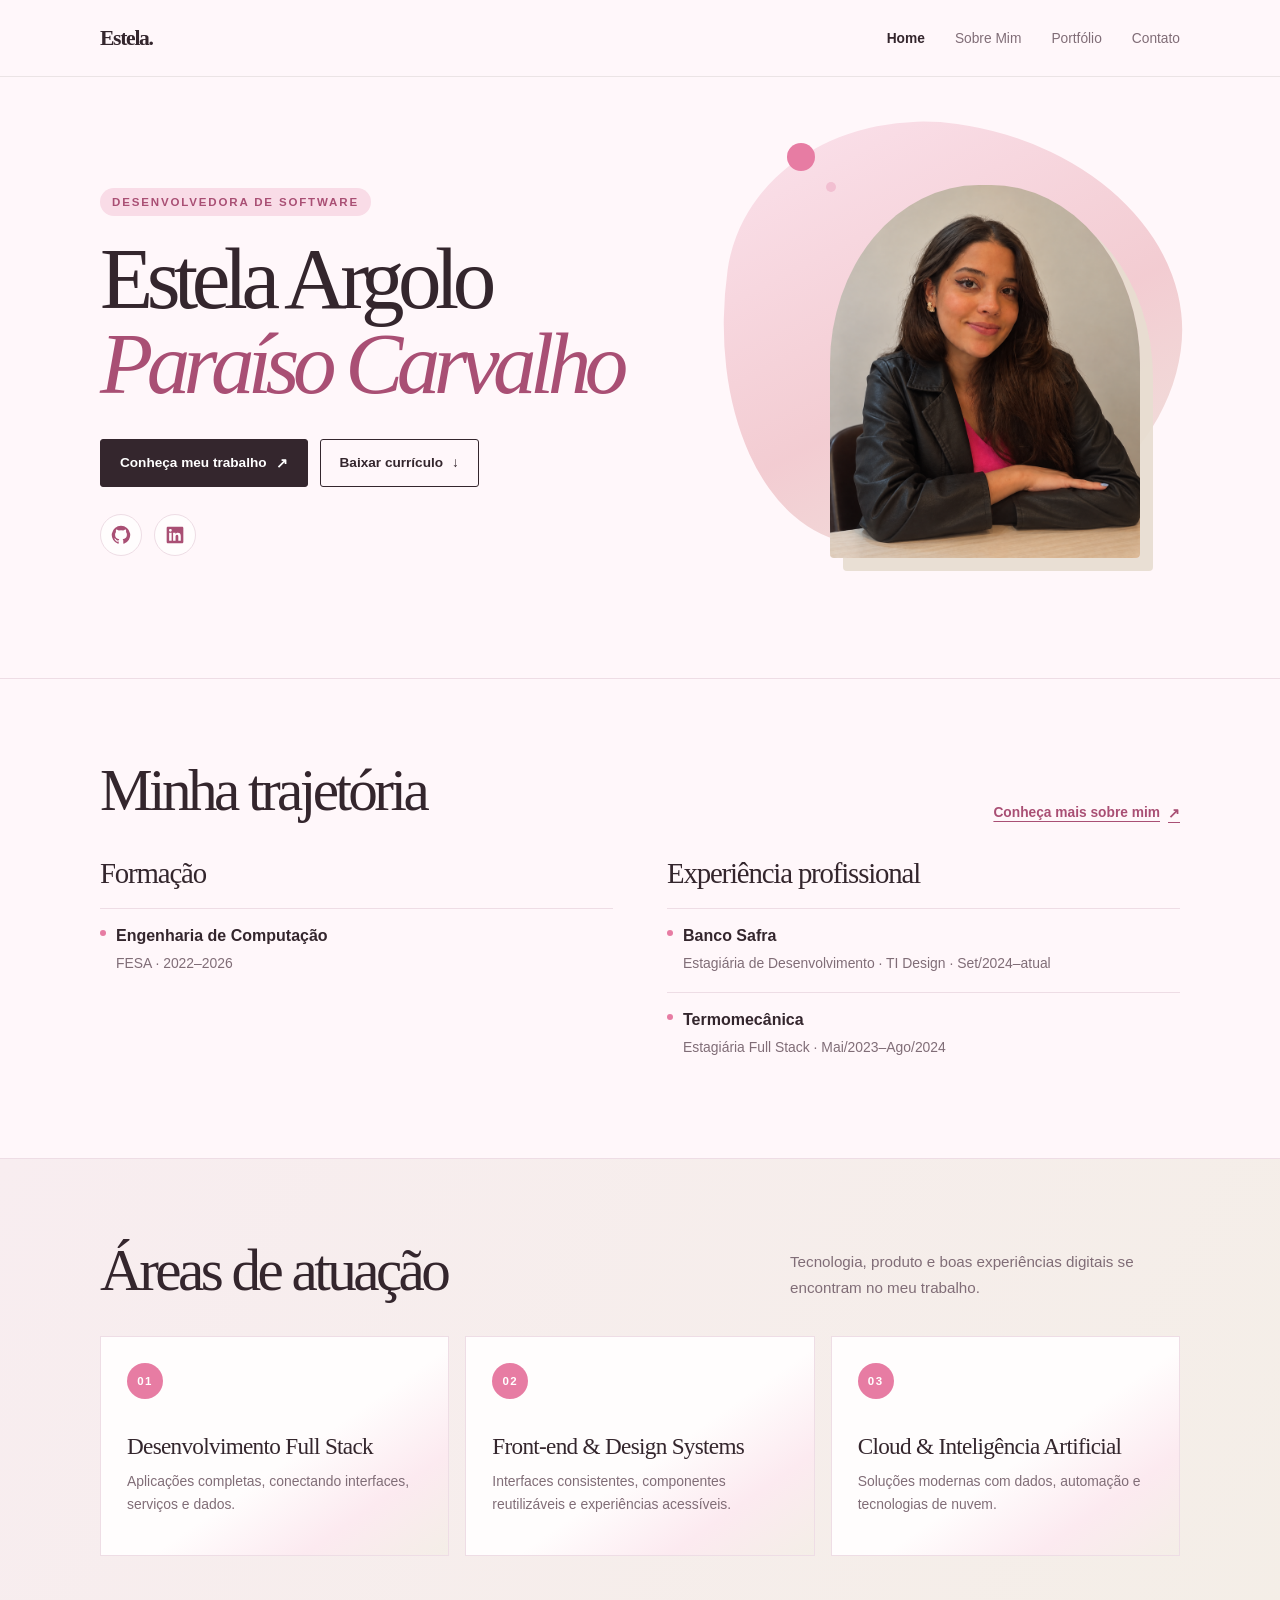
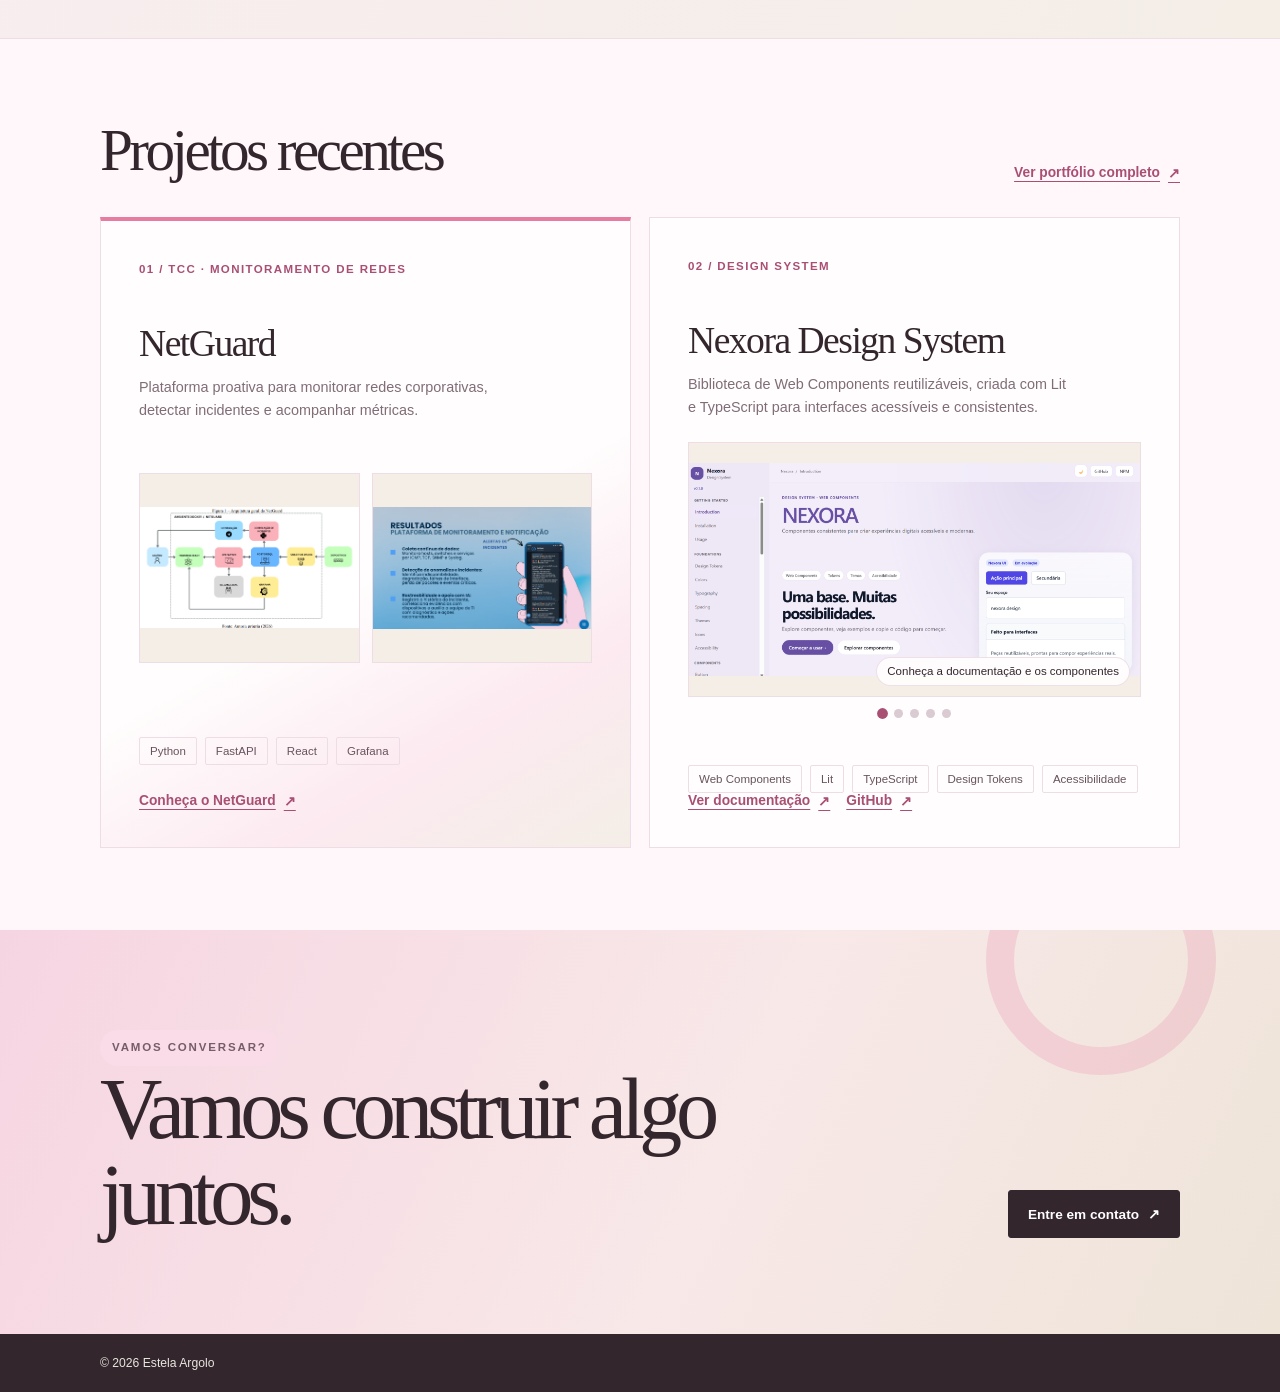
==== index.html @ 89567b33 "Atualiza conteúdo e layout do portfolio" ====
<!DOCTYPE html>
<html lang="pt-BR">
<head>
    <meta charset="UTF-8">
    <meta name="viewport" content="width=device-width, initial-scale=1.0">
    <meta name="theme-color" content="#fff7fa">
    <meta name="description" content="Portfólio de Estela Argolo, desenvolvedora de software.">
    <title>Estela Argolo — Desenvolvedora de Software</title>
    <link rel="stylesheet" href="styles.css">
</head>
<body>
    <a class="skip-link" href="#conteudo">Pular para o conteúdo</a>
    <header class="site-header">
        <nav class="navigation container" aria-label="Navegação principal">
            <a class="brand" href="index.html" aria-label="Estela Argolo, início">Estela.</a>
            <ul class="nav-links">
                <li><a href="index.html" aria-current="page">Home</a></li>
                <li><a href="about.html">Sobre Mim</a></li>
                <li><a href="work.html">Portfólio</a></li>
                <li><a href="contact.html">Contato</a></li>
            </ul>
        </nav>
    </header>

    <main id="conteudo">
        <section class="hero container" aria-labelledby="hero-title">
            <div>
                <p class="eyebrow">Desenvolvedora de software</p>
                <h1 id="hero-title">Estela Argolo<br><span>Paraíso Carvalho</span></h1>
                <div class="hero-actions">
                    <a class="button" href="work.html">Conheça meu trabalho <span aria-hidden="true">↗</span></a>
                    <a class="button button-secondary" href="assets/Curriculo_Estela_Argolo.pdf" download="Curriculo_Estela_Argolo.pdf">Baixar currículo <span aria-hidden="true">↓</span></a>
                </div>
                <div class="social-links" aria-label="Redes sociais">
                    <a href="https://github.com/EstelaAPC" target="_blank" rel="noopener noreferrer" aria-label="GitHub (abre em nova aba)">
                        <svg viewBox="0 0 24 24" aria-hidden="true" focusable="false"><path d="M12 .9a11.1 11.1 0 0 0-3.51 21.63c.55.1.76-.24.76-.53v-2.08c-3.1.67-3.76-1.32-3.76-1.32-.5-1.28-1.24-1.62-1.24-1.62-1.01-.69.08-.68.08-.68 1.12.08 1.71 1.15 1.71 1.15 1 1.71 2.62 1.22 3.26.93.1-.72.39-1.22.71-1.5-2.48-.28-5.09-1.24-5.09-5.52 0-1.22.44-2.21 1.15-2.99-.12-.28-.5-1.42.11-2.95 0 0 .94-.3 3.05 1.14a10.6 10.6 0 0 1 5.55 0c2.11-1.44 3.04-1.14 3.04-1.14.61 1.53.23 2.67.12 2.95.71.78 1.14 1.77 1.14 2.99 0 4.29-2.61 5.23-5.1 5.51.4.35.76 1.02.76 2.06V22c0 .29.2.63.77.52A11.1 11.1 0 0 0 12 .9Z"/></svg>
                    </a>
                    <a href="https://www.linkedin.com/in/estela-argolo-paraiso-carvalho-788097130/" target="_blank" rel="noopener noreferrer" aria-label="LinkedIn (abre em nova aba)">
                        <svg viewBox="0 0 24 24" aria-hidden="true" focusable="false"><path d="M20.45 2H3.55C2.69 2 2 2.68 2 3.52v16.96c0 .84.69 1.52 1.55 1.52h16.9c.86 0 1.55-.68 1.55-1.52V3.52c0-.84-.69-1.52-1.55-1.52ZM7.93 18.9H4.98V9.38h2.95v9.52ZM6.46 8.08a1.71 1.71 0 1 1 0-3.42 1.71 1.71 0 0 1 0 3.42Zm12.46 10.82h-2.95v-4.63c0-1.1-.02-2.51-1.53-2.51-1.53 0-1.76 1.2-1.76 2.43v4.71H9.73V9.38h2.83v1.3h.04c.39-.75 1.36-1.53 2.8-1.53 2.99 0 3.54 1.97 3.54 4.53v5.22Z"/></svg>
                    </a>
                </div>
            </div>
            <figure class="portrait">
                <img src="assets/fotoperfil.png" alt="Estela Argolo, desenvolvedora de software">
            </figure>
        </section>

        <section class="content-section" aria-labelledby="trajectory-title">
            <div class="container">
                <header class="section-heading">
                    <div>
                        <h2 id="trajectory-title">Minha trajetória</h2>
                    </div>
                    <a class="text-link" href="about.html">Conheça mais sobre mim <span aria-hidden="true">↗</span></a>
                </header>
                <div class="trajectory-grid">
                    <section class="trajectory-column" aria-labelledby="formation-title">
                        <h3 id="formation-title">Formação</h3>
                        <article class="timeline-entry">
                            <h4>Engenharia de Computação</h4>
                            <p>FESA · 2022–2026</p>
                        </article>
                    </section>
                    <section class="trajectory-column" aria-labelledby="experience-title">
                        <h3 id="experience-title">Experiência profissional</h3>
                        <article class="timeline-entry">
                            <h4>Banco Safra</h4>
                            <p>Estagiária de Desenvolvimento · TI Design · Set/2024–atual</p>
                        </article>
                        <article class="timeline-entry">
                            <h4>Termomecânica</h4>
                            <p>Estagiária Full Stack · Mai/2023–Ago/2024</p>
                        </article>
                    </section>
                </div>
            </div>
        </section>

        <section class="content-section soft-section" aria-labelledby="services-title">
            <div class="container">
                <header class="section-heading">
                    <div>
                        <h2 id="services-title">Áreas de atuação</h2>
                    </div>
                    <p class="section-intro">Tecnologia, produto e boas experiências digitais se encontram no meu trabalho.</p>
                </header>
                <div class="service-grid">
                    <article class="service-card">
                        <span class="service-number">01</span>
                        <h3>Desenvolvimento Full Stack</h3>
                        <p>Aplicações completas, conectando interfaces, serviços e dados.</p>
                    </article>
                    <article class="service-card">
                        <span class="service-number">02</span>
                        <h3>Front-end &amp; Design Systems</h3>
                        <p>Interfaces consistentes, componentes reutilizáveis e experiências acessíveis.</p>
                    </article>
                    <article class="service-card">
                        <span class="service-number">03</span>
                        <h3>Cloud &amp; Inteligência Artificial</h3>
                        <p>Soluções modernas com dados, automação e tecnologias de nuvem.</p>
                    </article>
                </div>
            </div>
        </section>

        <section class="content-section" aria-labelledby="projects-title">
            <div class="container">
                <header class="section-heading">
                    <div>
                        <h2 id="projects-title">Projetos recentes</h2>
                    </div>
                    <a class="text-link" href="work.html">Ver portfólio completo <span aria-hidden="true">↗</span></a>
                </header>
                <div class="project-grid">
                    <article class="project-card">
                        <div>
                            <span class="project-index">01 / TCC · MONITORAMENTO DE REDES</span>
                            <h3>NetGuard</h3>
                            <p>Plataforma proativa para monitorar redes corporativas, detectar incidentes e acompanhar métricas.</p>
                        </div>
                        <div class="project-home-gallery" aria-label="Imagens do projeto NetGuard">
                            <a href="https://github.com/EstelaAPC/NETGUARD" target="_blank" rel="noopener noreferrer" aria-label="Ver a arquitetura do NetGuard no GitHub (abre em nova aba)">
                                <img src="assets/projects/netguard-architecture.png" alt="Diagrama da arquitetura do NetGuard">
                            </a>
                            <a href="https://github.com/EstelaAPC/NETGUARD" target="_blank" rel="noopener noreferrer" aria-label="Ver os resultados do NetGuard no GitHub (abre em nova aba)">
                                <img src="assets/projects/netguard-results.png" alt="Resultados do monitoramento e notificações do NetGuard">
                            </a>
                        </div>
                        <div class="project-tags" aria-label="Tecnologias do NetGuard">
                            <span>Python</span>
                            <span>FastAPI</span>
                            <span>React</span>
                            <span>Grafana</span>
                        </div>
                        <a class="text-link" href="work.html#netguard">Conheça o NetGuard <span aria-hidden="true">↗</span></a>
                    </article>
                    <article class="project-card">
                        <div>
                            <span class="project-index">02 / DESIGN SYSTEM</span>
                            <h3>Nexora Design System</h3>
                            <p>Biblioteca de Web Components reutilizáveis, criada com Lit e TypeScript para interfaces acessíveis e consistentes.</p>
                        </div>
                        <div class="project-carousel project-home-carousel" data-carousel aria-label="Imagens do Nexora Design System">
                            <div class="carousel-viewport" aria-live="off">
                                <figure class="carousel-slide is-active">
                                    <a href="https://estelaapc.github.io/nexora-design-system-docs/" target="_blank" rel="noopener noreferrer" aria-label="Abrir documentação do Nexora Design System (abre em nova aba)">
                                        <img src="assets/projects/nexora-preview.png" alt="Página inicial da documentação do Nexora com prévia interativa de componentes">
                                    </a>
                                    <figcaption>Conheça a documentação e os componentes</figcaption>
                                </figure>
                                <figure class="carousel-slide" aria-hidden="true" inert>
                                    <a href="https://estelaapc.github.io/nexora-design-system-docs/" target="_blank" rel="noopener noreferrer" tabindex="-1" aria-label="Abrir exemplo de espaçamento do Nexora (abre em nova aba)">
                                        <img src="assets/projects/nexora-spacing.png" alt="Documentação da escala de espaçamento do Nexora">
                                    </a>
                                    <figcaption>Tokens de espaçamento</figcaption>
                                </figure>
                                <figure class="carousel-slide" aria-hidden="true" inert>
                                    <a href="https://estelaapc.github.io/nexora-design-system-docs/" target="_blank" rel="noopener noreferrer" tabindex="-1" aria-label="Abrir catálogo de ícones do Nexora (abre em nova aba)">
                                        <img src="assets/projects/nexora-icons.png" alt="Catálogo de ícones disponíveis no Nexora">
                                    </a>
                                    <figcaption>Ícones disponíveis</figcaption>
                                </figure>
                                <figure class="carousel-slide" aria-hidden="true" inert>
                                    <a href="https://estelaapc.github.io/nexora-design-system-docs/" target="_blank" rel="noopener noreferrer" tabindex="-1" aria-label="Abrir demonstração de botões do Nexora (abre em nova aba)">
                                        <img src="assets/projects/nexora-button.png" alt="Demonstração das variações do componente de botão do Nexora">
                                    </a>
                                    <figcaption>Componente Button</figcaption>
                                </figure>
                                <figure class="carousel-slide" aria-hidden="true" inert>
                                    <a href="https://estelaapc.github.io/nexora-design-system-docs/" target="_blank" rel="noopener noreferrer" tabindex="-1" aria-label="Abrir tokens de espaçamento do Nexora (abre em nova aba)">
                                        <img src="assets/projects/nexora-spacing-tokens.png" alt="Visualização de tokens de espaçamento do Nexora">
                                    </a>
                                    <figcaption>Escala de design tokens</figcaption>
                                </figure>
                            </div>
                            <div class="carousel-controls">
                                <div class="carousel-indicators" role="group" aria-label="Escolher imagem do Nexora">
                                    <button class="carousel-dot is-active" type="button" data-slide-to="0" aria-label="Mostrar imagem 1 de 5" aria-current="true"></button>
                                    <button class="carousel-dot" type="button" data-slide-to="1" aria-label="Mostrar imagem 2 de 5"></button>
                                    <button class="carousel-dot" type="button" data-slide-to="2" aria-label="Mostrar imagem 3 de 5"></button>
                                    <button class="carousel-dot" type="button" data-slide-to="3" aria-label="Mostrar imagem 4 de 5"></button>
                                    <button class="carousel-dot" type="button" data-slide-to="4" aria-label="Mostrar imagem 5 de 5"></button>
                                </div>
                            </div>
                        </div>
                        <div class="project-tags" aria-label="Tecnologias do Nexora Design System">
                            <span>Web Components</span>
                            <span>Lit</span>
                            <span>TypeScript</span>
                            <span>Design Tokens</span>
                            <span>Acessibilidade</span>
                        </div>
                        <div class="project-home-actions">
                            <a class="text-link" href="https://estelaapc.github.io/nexora-design-system-docs/" target="_blank" rel="noopener noreferrer">Ver documentação <span aria-hidden="true">↗</span></a>
                            <a class="text-link" href="https://github.com/EstelaAPC/nexora-design-system" target="_blank" rel="noopener noreferrer">GitHub <span aria-hidden="true">↗</span></a>
                        </div>
                    </article>
                </div>
            </div>
        </section>

        <section class="contact-section" aria-labelledby="contact-title">
            <div class="container contact-layout">
                <div>
                    <p class="section-kicker">Vamos conversar?</p>
                    <h2 id="contact-title">Vamos construir algo juntos.</h2>
                </div>
                <a class="button" href="contact.html">Entre em contato <span aria-hidden="true">↗</span></a>
            </div>
        </section>
    </main>

    <footer class="site-footer">
        <div class="container footer-inner">
            <p>© 2026 Estela Argolo</p>
        </div>
    </footer>
    <script src="carousel.js" defer></script>
</body>
</html>
---- styles.css ----
:root {
            color-scheme: light;
            --paper: #fff7fa;
            --surface: #fffdfd;
            --ink: #34262d;
            --muted: #806d77;
            --line: #eedde5;
            --accent: #f2b9ce;
            --accent-strong: #e77ca3;
            --accent-dark: #a94f74;
            --sand: #e8ded1;
            --sand-light: #f4eee7;
            --serif: Georgia, "Times New Roman", serif;
            --sans: "Segoe UI", Arial, sans-serif;
            --content: 1080px;
        }

        *, *::before, *::after {
            box-sizing: border-box;
        }

        html {
            scroll-behavior: smooth;
            scroll-padding-top: 90px;
        }

        body {
            margin: 0;
            background: var(--paper);
            color: var(--ink);
            font-family: var(--sans);
            -webkit-font-smoothing: antialiased;
        }

        a {
            color: inherit;
        }

        a:focus-visible {
            outline: 3px solid var(--accent-dark);
            outline-offset: 4px;
        }

        .skip-link {
            position: absolute;
            top: 12px;
            left: 12px;
            z-index: 5;
            transform: translateY(-160%);
            padding: 10px 14px;
            background: var(--ink);
            color: white;
        }

        .skip-link:focus {
            transform: translateY(0);
        }

        .container {
            width: min(var(--content), calc(100% - 64px));
            margin-inline: auto;
        }

        .site-header {
            position: sticky;
            top: 0;
            z-index: 4;
            border-bottom: 1px solid rgb(32 34 31 / 9%);
            background: rgb(255 247 250 / 92%);
            backdrop-filter: blur(14px);
        }

        .navigation {
            min-height: 76px;
            display: flex;
            align-items: center;
            justify-content: space-between;
            gap: 24px;
        }

        .brand {
            text-decoration: none;
            font-family: var(--serif);
            font-size: 1.35rem;
            font-weight: 700;
            letter-spacing: -0.06em;
        }

        .nav-links {
            display: flex;
            align-items: center;
            gap: clamp(14px, 2.4vw, 30px);
            margin: 0;
            padding: 0;
            list-style: none;
        }

        .nav-links a {
            color: var(--muted);
            font-size: 0.86rem;
            text-decoration: none;
            transition: color 160ms ease;
        }

        .nav-links a:hover {
            color: var(--ink);
        }

        .nav-links a[aria-current="page"] {
            color: var(--ink);
            font-weight: 700;
        }

        .content-section {
            position: relative;
            padding-block: 82px;
            border-top: 1px solid var(--line);
        }

        .soft-section {
            background: linear-gradient(120deg, #f8edf0, var(--sand-light));
        }

        .section-heading {
            display: flex;
            align-items: end;
            justify-content: space-between;
            gap: 24px;
            margin-bottom: 36px;
        }

        .section-heading h2 {
            margin: 0;
            font-family: var(--serif);
            font-size: clamp(2.35rem, 5vw, 3.7rem);
            font-weight: 400;
            letter-spacing: -0.06em;
            line-height: 1;
        }

        .section-kicker,
        .eyebrow {
            width: fit-content;
            padding: 8px 12px;
            border-radius: 999px;
            background: #f9dce7;
        }

        .text-link {
            display: inline-flex;
            align-items: center;
            gap: 8px;
            color: var(--accent-dark);
            font-size: 0.86rem;
            font-weight: 650;
            text-decoration-thickness: 1px;
            text-underline-offset: 4px;
        }

        .button-disabled {
            border-color: var(--line);
            background: transparent;
            color: var(--muted);
            cursor: not-allowed;
        }

        .trajectory-grid {
            display: grid;
            grid-template-columns: repeat(2, minmax(0, 1fr));
            gap: 54px;
        }

        .trajectory-column > h3 {
            margin: 0 0 18px;
            font-family: var(--serif);
            font-size: 1.8rem;
            font-weight: 400;
            letter-spacing: -0.04em;
        }

        .timeline-entry {
            position: relative;
            padding: 18px 0;
            padding-left: 16px;
            border-top: 1px solid var(--line);
        }

        .timeline-entry::before {
            position: absolute;
            top: 21px;
            left: 0;
            width: 6px;
            height: 6px;
            border-radius: 50%;
            background: var(--accent-strong);
            content: "";
        }

        .timeline-entry h4 {
            margin: 0 0 7px;
            font-size: 1rem;
            font-weight: 650;
        }

        .timeline-entry p {
            margin: 0;
            color: var(--muted);
            font-size: 0.87rem;
            line-height: 1.6;
        }

        .service-grid {
            display: grid;
            grid-template-columns: repeat(3, minmax(0, 1fr));
            gap: 16px;
        }

        .service-card {
            position: relative;
            min-height: 220px;
            padding: 26px;
            border: 1px solid var(--line);
            background: linear-gradient(145deg, #fffdfd 55%, #fceaf0 78%, var(--sand-light));
            transition: transform 180ms ease, border-color 180ms ease;
        }

        .service-card:hover {
            transform: translateY(-4px);
            border-color: var(--accent-strong);
        }

        .service-number {
            width: 36px;
            height: 36px;
            display: inline-grid;
            place-items: center;
            border-radius: 50%;
            background: var(--accent-strong);
            color: white;
            font-size: 0.72rem;
            font-weight: 700;
            letter-spacing: 0.12em;
        }

        .service-card h3 {
            margin: 34px 0 10px;
            font-family: var(--serif);
            font-size: 1.45rem;
            font-weight: 400;
            letter-spacing: -0.03em;
        }

        .service-card p {
            margin: 0;
            color: var(--muted);
            font-size: 0.87rem;
            line-height: 1.65;
        }

        .page-main {
            min-height: calc(100vh - 145px);
            padding-block: 88px 100px;
        }

        .page-heading {
            margin-bottom: 42px;
        }

        .page-heading h1 {
            margin: 0;
            font-family: var(--serif);
            font-size: clamp(3rem, 7vw, 5.5rem);
            font-weight: 400;
            letter-spacing: -0.07em;
            line-height: 1;
        }

        .page-heading .section-intro {
            margin-top: 18px;
        }

        .hero {
            position: relative;
            isolation: isolate;
            min-height: 590px;
            display: grid;
            grid-template-columns: minmax(0, 1.3fr) minmax(230px, 0.7fr);
            align-items: center;
            gap: 64px;
            padding-block: 92px 104px;
        }

        .hero::before,
        .hero::after {
            position: absolute;
            z-index: -1;
            pointer-events: none;
            content: "";
        }

        .hero::before {
            top: 48px;
            right: 0;
            width: clamp(260px, 38vw, 460px);
            height: clamp(280px, 39vw, 430px);
            border-radius: 45% 55% 65% 35% / 41% 45% 55% 59%;
            background: linear-gradient(145deg, #f8d4e1 8%, #edb8bf 55%, var(--sand) 100%);
            opacity: 0.68;
            transform: rotate(8deg);
        }

        .hero::after {
            top: 66px;
            right: min(31vw, 365px);
            width: 28px;
            height: 28px;
            border-radius: 50%;
            background: var(--accent-strong);
            box-shadow: 30px 30px 0 -9px #f2bfd1;
        }

        .eyebrow, .section-kicker {
            margin: 0 0 20px;
            color: var(--accent-dark);
            font-size: 0.72rem;
            font-weight: 700;
            letter-spacing: 0.16em;
            text-transform: uppercase;
        }

        .hero h1 {
            max-width: 700px;
            margin: 0;
            font-family: var(--serif);
            font-size: clamp(3.1rem, 6.8vw, 5.7rem);
            font-weight: 400;
            letter-spacing: -0.075em;
            line-height: 0.98;
        }

        .hero h1 span {
            color: var(--accent-dark);
            font-style: italic;
        }

        .hero-actions {
            display: flex;
            flex-wrap: wrap;
            gap: 12px;
            margin-top: 32px;
        }

        .button {
            min-height: 48px;
            display: inline-flex;
            align-items: center;
            justify-content: center;
            gap: 9px;
            padding: 0 19px;
            border: 1px solid var(--ink);
            border-radius: 3px;
            background: var(--ink);
            color: white;
            font-size: 0.85rem;
            font-weight: 650;
            text-decoration: none;
            transition: transform 160ms ease, background 160ms ease;
        }

        .button:hover {
            transform: translateY(-2px);
            background: #383b35;
        }

        .button-secondary {
            background: transparent;
            color: var(--ink);
        }

        .button-secondary:hover {
            background: white;
        }

        .social-links {
            display: flex;
            flex-wrap: wrap;
            align-items: center;
            gap: 12px;
            margin-top: 27px;
        }

        .social-links a {
            width: 42px;
            height: 42px;
            display: inline-grid;
            place-items: center;
            border: 1px solid var(--line);
            border-radius: 50%;
            background: var(--surface);
            color: var(--accent-dark);
            transition: color 160ms ease, background 160ms ease, transform 160ms ease;
        }

        .social-links a:hover {
            transform: translateY(-2px);
            background: var(--accent-dark);
            color: white;
        }

        .social-links svg {
            width: 20px;
            height: 20px;
            fill: currentColor;
        }

        .portrait {
            width: min(100%, 310px);
            aspect-ratio: 0.83;
            overflow: hidden;
            border-radius: 48% 48% 4px 4px;
            box-shadow: 13px 13px 0 rgb(232 222 209 / 92%);
            justify-self: end;
        }

        .portrait img {
            width: 100%;
            height: 100%;
            display: block;
            object-fit: cover;
            object-position: center 35%;
        }

        .section-intro {
            max-width: 390px;
            margin: 0;
            color: var(--muted);
            font-size: 0.95rem;
            line-height: 1.7;
        }

        .project-grid {
            display: grid;
            grid-template-columns: repeat(2, minmax(0, 1fr));
            gap: 18px;
        }

        .project-card {
            min-height: 310px;
            display: flex;
            flex-direction: column;
            justify-content: space-between;
            padding: clamp(24px, 4vw, 38px);
            border: 1px solid var(--line);
            background: var(--surface);
            transition: transform 180ms ease, border-color 180ms ease;
        }

        .project-card:first-child {
            border-top: 4px solid var(--accent-strong);
            background: linear-gradient(150deg, #fffdfd 55%, #fceaf0 78%, var(--sand-light));
        }

        .project-feature {
            grid-column: 1 / -1;
            display: grid;
            grid-template-columns: minmax(0, 1fr) auto;
            align-items: start;
            column-gap: 24px;
        }

        .project-feature > div:first-child {
            grid-column: 1 / -1;
        }

        .project-feature h2 {
            margin-top: 22px;
        }

        .project-feature > div:first-child p {
            max-width: 720px;
        }

        .project-home-gallery {
            display: grid;
            grid-template-columns: repeat(2, minmax(0, 1fr));
            gap: 12px;
            margin-block: 22px;
        }

        .project-home-gallery a {
            min-width: 0;
            height: 190px;
            display: grid;
            place-items: center;
            overflow: hidden;
            border: 1px solid var(--line);
            background: var(--sand-light);
        }

        .project-home-gallery img {
            width: 100%;
            height: 100%;
            display: block;
            object-fit: contain;
            transition: transform 200ms ease;
        }

        .project-home-gallery a:hover img {
            transform: scale(1.035);
        }

        .project-home-actions {
            display: flex;
            flex-wrap: wrap;
            gap: 16px;
        }

        .project-carousel {
            min-width: 0;
            margin-block: 22px;
        }

        .carousel-viewport {
            display: grid;
            aspect-ratio: 16 / 9;
            overflow: hidden;
            border: 1px solid var(--line);
            background: var(--sand-light);
        }

        .carousel-slide {
            position: relative;
            grid-area: 1 / 1;
            min-width: 0;
            min-height: 0;
            display: grid;
            margin: 0;
            opacity: 0;
            visibility: hidden;
            transition: opacity 350ms ease, visibility 350ms ease;
        }

        .carousel-slide.is-active {
            z-index: 1;
            opacity: 1;
            visibility: visible;
        }

        .carousel-slide > a {
            min-width: 0;
            min-height: 0;
            display: grid;
            place-items: center;
            overflow: hidden;
        }

        .carousel-slide img {
            width: 100%;
            height: 100%;
            display: block;
            object-fit: contain;
        }

        .carousel-slide figcaption {
            position: absolute;
            right: 10px;
            bottom: 10px;
            max-width: calc(100% - 20px);
            padding: 6px 10px;
            border: 1px solid rgb(238 221 229 / 90%);
            border-radius: 999px;
            background: rgb(255 253 253 / 94%);
            color: var(--ink);
            font-size: 0.72rem;
            line-height: 1.3;
        }

        .carousel-controls {
            display: flex;
            align-items: center;
            justify-content: center;
            gap: 12px;
            padding-top: 12px;
        }

        .carousel-indicators {
            display: flex;
            align-items: center;
            gap: 7px;
        }

        .carousel-dot {
            width: 9px;
            height: 9px;
            padding: 0;
            border: 0;
            border-radius: 50%;
            background: #d9cbd1;
            cursor: pointer;
        }

        .carousel-dot.is-active {
            background: var(--accent-dark);
            transform: scale(1.2);
        }

        .project-gallery {
            grid-column: 1 / -1;
            display: grid;
            grid-template-columns: repeat(2, minmax(0, 1fr));
            gap: 16px;
            margin-top: 26px;
        }

        .project-nexora .project-gallery {
            grid-template-columns: minmax(0, 1fr);
        }

        .project-figure {
            min-width: 0;
            margin: 0;
        }

        .project-image-link {
            min-height: 220px;
            display: grid;
            place-items: center;
            overflow: hidden;
            border: 1px solid var(--line);
            background: var(--sand-light);
        }

        .project-image-link img {
            width: 100%;
            height: 100%;
            max-height: 360px;
            display: block;
            object-fit: contain;
            transition: transform 200ms ease;
        }

        .project-image-link:hover img {
            transform: scale(1.025);
        }

        .project-figure figcaption {
            margin-top: 9px;
            color: var(--muted);
            font-size: 0.78rem;
        }

        .project-feature .project-tags {
            grid-column: 1;
            align-self: center;
        }

        .project-github-link {
            grid-column: 2;
            align-self: center;
            white-space: nowrap;
        }

        .project-actions {
            grid-column: 2;
            display: flex;
            flex-wrap: wrap;
            align-items: center;
            justify-content: flex-end;
            gap: 10px 16px;
        }

        .project-card:hover {
            transform: translateY(-4px);
            border-color: #dda0b8;
        }

        .project-index {
            color: var(--accent-dark);
            font-size: 0.72rem;
            font-weight: 700;
            letter-spacing: 0.12em;
        }

        .project-card h2,
        .project-card h3 {
            margin: 45px 0 11px;
            font-family: var(--serif);
            font-size: clamp(1.7rem, 3vw, 2.35rem);
            font-weight: 400;
            letter-spacing: -0.04em;
        }

        .project-card p {
            max-width: 390px;
            margin: 0;
            color: var(--muted);
            font-size: 0.9rem;
            line-height: 1.65;
        }

        .project-tags {
            display: flex;
            flex-wrap: wrap;
            gap: 8px;
            margin-top: 25px;
        }

        .project-tags > span {
            padding: 7px 10px;
            border: 1px solid var(--line);
            border-radius: 2px;
            color: #68545e;
            font-size: 0.72rem;
        }

        .placeholder-label {
            color: #a0808e;
            font-style: italic;
        }

        .experience-list {
            border-top: 1px solid var(--line);
        }

        .experience-row {
            display: grid;
            grid-template-columns: 1fr 1fr auto;
            align-items: center;
            gap: 24px;
            padding: 25px 0;
            border-bottom: 1px solid var(--line);
        }

        .experience-row h3 {
            margin: 0 0 6px;
            font-family: var(--serif);
            font-size: 1.35rem;
            font-weight: 400;
        }

        .experience-row p, .experience-row time {
            margin: 0;
            color: var(--muted);
            font-size: 0.85rem;
        }

        .about-layout {
            display: grid;
            grid-template-columns: minmax(250px, 0.8fr) minmax(0, 1.2fr);
            gap: 38px;
            align-items: start;
        }

        .about-layout .section-heading {
            display: block;
            margin: 0;
        }

        .about-details {
            min-width: 0;
        }

        .subheading {
            margin: 44px 0 18px;
            font-family: var(--serif);
            font-size: 1.8rem;
            font-weight: 400;
            letter-spacing: -0.04em;
        }

        .visually-hidden {
            position: absolute;
            width: 1px;
            height: 1px;
            overflow: hidden;
            clip: rect(0, 0, 0, 0);
            white-space: nowrap;
            clip-path: inset(50%);
        }

        .about-copy {
            max-width: 620px;
            margin: 0;
            color: #68545e;
            font-size: 1.05rem;
            line-height: 1.85;
        }

        .about-photo {
            width: 100%;
            max-height: 480px;
            aspect-ratio: 0.78;
            display: block;
            border-radius: 48% 48% 3px 3px;
            box-shadow: 12px 12px 0 var(--sand);
            object-fit: cover;
            object-position: center 38%;
        }

        .skill-list {
            display: grid;
            grid-template-columns: repeat(auto-fill, minmax(58px, 1fr));
            gap: 10px;
            margin-top: 24px;
        }

        .skill-item {
            position: relative;
            min-width: 0;
            aspect-ratio: 1;
            display: grid;
            place-items: center;
            border: 1px solid var(--line);
            border-radius: 4px;
            background: linear-gradient(145deg, var(--surface), #fcf1f5);
            transition: transform 160ms ease, border-color 160ms ease, box-shadow 160ms ease;
        }

        .skill-item:hover,
        .skill-item:focus-visible {
            transform: translateY(-2px);
            border-color: var(--accent-strong);
            box-shadow: 0 6px 16px rgb(169 79 116 / 10%);
        }

        .skill-item:focus-visible {
            outline: 2px solid var(--accent-dark);
            outline-offset: 3px;
        }

        .skill-item::after {
            position: absolute;
            bottom: calc(100% + 8px);
            left: 50%;
            z-index: 2;
            width: max-content;
            max-width: min(180px, 70vw);
            padding: 7px 10px;
            border-radius: 3px;
            background: var(--ink);
            color: #fff;
            content: attr(data-tooltip);
            font-size: 0.72rem;
            line-height: 1.3;
            text-align: center;
            white-space: normal;
            opacity: 0;
            pointer-events: none;
            transform: translate(-50%, 4px);
            transition: opacity 140ms ease, transform 140ms ease;
        }

        .skill-item:hover::after,
        .skill-item:focus-visible::after {
            opacity: 1;
            transform: translate(-50%, 0);
        }

        .skill-icon {
            width: 34px;
            height: 34px;
            display: block;
            object-fit: contain;
            color: var(--accent-dark);
        }

        .contact-section {
            position: relative;
            overflow: hidden;
            width: 100%;
            padding-block: 82px 96px;
            background: linear-gradient(115deg, #f6d5e2 0%, #f8e8e8 56%, #eee4d8 100%);
        }

        .contact-section::after {
            position: absolute;
            top: -85px;
            right: 5%;
            width: 230px;
            height: 230px;
            border: 28px solid rgb(231 124 163 / 22%);
            border-radius: 50%;
            content: "";
            pointer-events: none;
        }

        .contact-page {
            min-height: calc(100vh - 145px);
            display: flex;
            align-items: center;
        }

        .contact-layout {
            position: relative;
            z-index: 1;
            display: flex;
            align-items: end;
            justify-content: space-between;
            gap: 32px;
        }

        .contact-layout h1,
        .contact-layout h2 {
            max-width: 620px;
            margin: 0;
            font-family: var(--serif);
            font-size: clamp(2.8rem, 7vw, 5.4rem);
            font-weight: 400;
            letter-spacing: -0.07em;
            line-height: 1;
        }

        .contact-layout p {
            max-width: 370px;
            margin: 18px 0 0;
            color: #765d68;
            line-height: 1.7;
        }

        .contact-links {
            display: flex;
            flex-wrap: wrap;
            gap: 10px;
            justify-content: flex-end;
        }

        .site-footer {
            padding-block: 22px;
            background: var(--ink);
            color: #e6e7df;
            font-size: 0.76rem;
        }

        .footer-inner {
            display: flex;
            justify-content: space-between;
            gap: 20px;
        }

        .site-footer p {
            margin: 0;
        }

        @media (max-width: 820px) {
            .container {
                width: min(100% - 40px, var(--content));
            }

            .navigation {
                min-height: 68px;
            }

            .nav-links {
                gap: 16px;
            }

            .nav-links a {
                font-size: 0.78rem;
            }

            .hero {
                min-height: auto;
                grid-template-columns: 1fr;
                gap: 36px;
                padding-block: 76px 80px;
            }

            .hero::before {
                top: auto;
                bottom: 86px;
                right: 0;
                width: clamp(200px, 44vw, 340px);
                height: clamp(220px, 48vw, 360px);
            }

            .hero::after {
                top: auto;
                bottom: min(108vw, 410px);
                right: 52vw;
            }

            .portrait {
                width: min(58%, 230px);
                justify-self: start;
            }

            .section {
                padding-block: 72px;
            }

            .section-heading {
                align-items: start;
                flex-direction: column;
                gap: 14px;
            }

            .project-grid {
                grid-template-columns: 1fr;
            }

            .trajectory-grid {
                grid-template-columns: 1fr;
                gap: 32px;
            }

            .service-grid {
                grid-template-columns: 1fr;
            }

            .project-feature {
                grid-column: auto;
            }

            .project-card {
                min-height: 275px;
            }

            .experience-row {
                grid-template-columns: 1fr auto;
                gap: 8px 16px;
            }

            .experience-row p {
                grid-column: 1;
            }

            .experience-row time {
                grid-column: 2;
                grid-row: 1 / span 2;
                text-align: right;
            }

            .about-layout {
                grid-template-columns: 1fr;
            }

            .project-gallery {
                grid-template-columns: 1fr;
            }

            .project-home-gallery a {
                height: 150px;
            }

            .project-feature .project-tags,
            .project-github-link,
            .project-actions {
                grid-column: 1 / -1;
            }

            .project-github-link,
            .project-actions {
                justify-self: start;
                justify-content: flex-start;
                gap: 25px;
            }

            .content-section {
                padding-block: 64px;
            }

            .page-main {
                padding-block: 70px 80px;
            }

            .about-photo {
                width: min(100%, 360px);
                max-height: 430px;
            }

            .contact-layout {
                align-items: start;
                flex-direction: column;
            }

            .contact-links {
                justify-content: flex-start;
            }
        }

        @media (max-width: 420px) {
            .container {
                width: calc(100% - 32px);
            }

            .navigation {
                align-items: flex-start;
                flex-direction: column;
                justify-content: center;
                gap: 7px;
                padding-block: 10px;
            }

            .nav-links {
                gap: 10px;
                width: 100%;
                justify-content: space-between;
            }

            .nav-links a {
                font-size: 0.75rem;
            }

            .hero h1 {
                font-size: clamp(2.7rem, 13vw, 3.4rem);
            }

            .hero::before {
                top: auto;
                bottom: 72px;
                right: 0;
                width: 210px;
                height: 230px;
                opacity: 0.48;
            }

            .hero-actions .button {
                flex: 1;
                padding-inline: 12px;
                font-size: 0.78rem;
            }

            .footer-inner {
                flex-direction: column;
            }
        }

        @media (prefers-reduced-motion: reduce) {
            *, *::before, *::after {
                scroll-behavior: auto !important;
                transition-duration: 0.01ms !important;
            }

            .carousel-slide {
                transition: none;
            }
        }
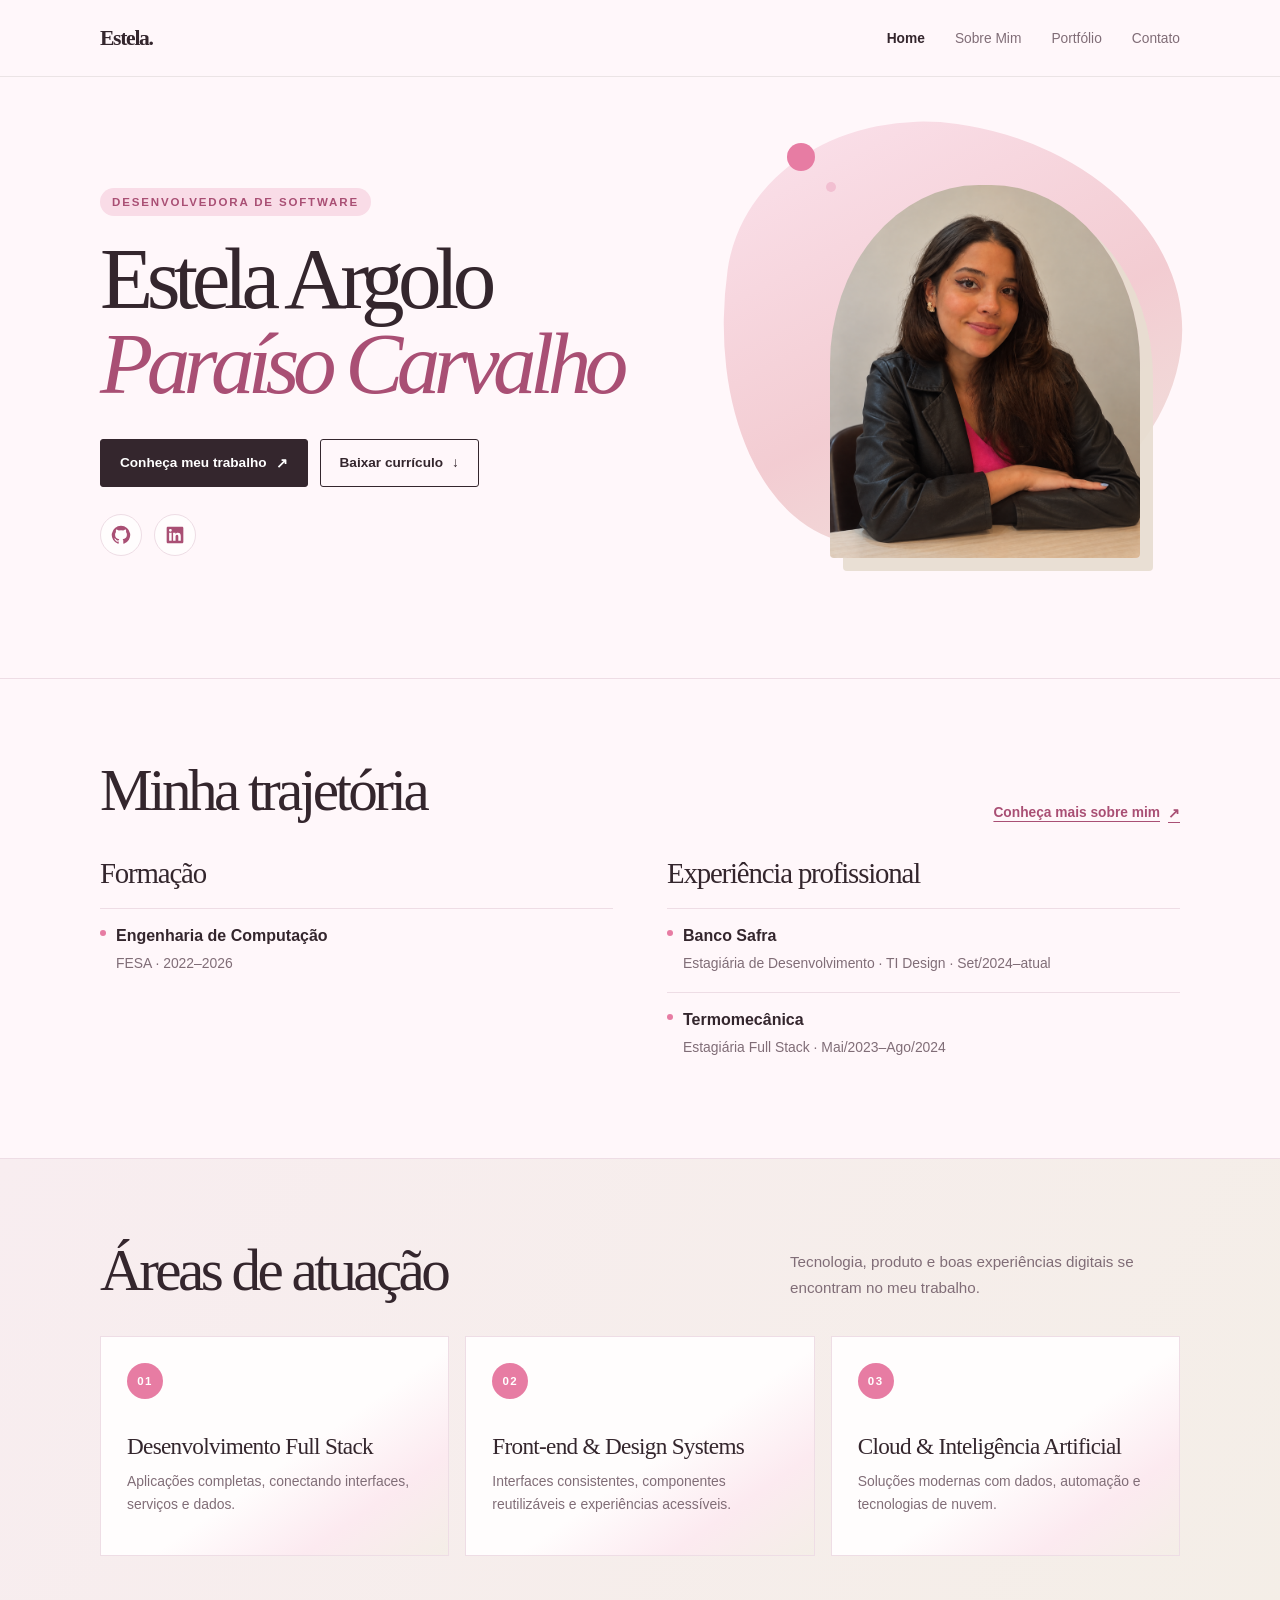
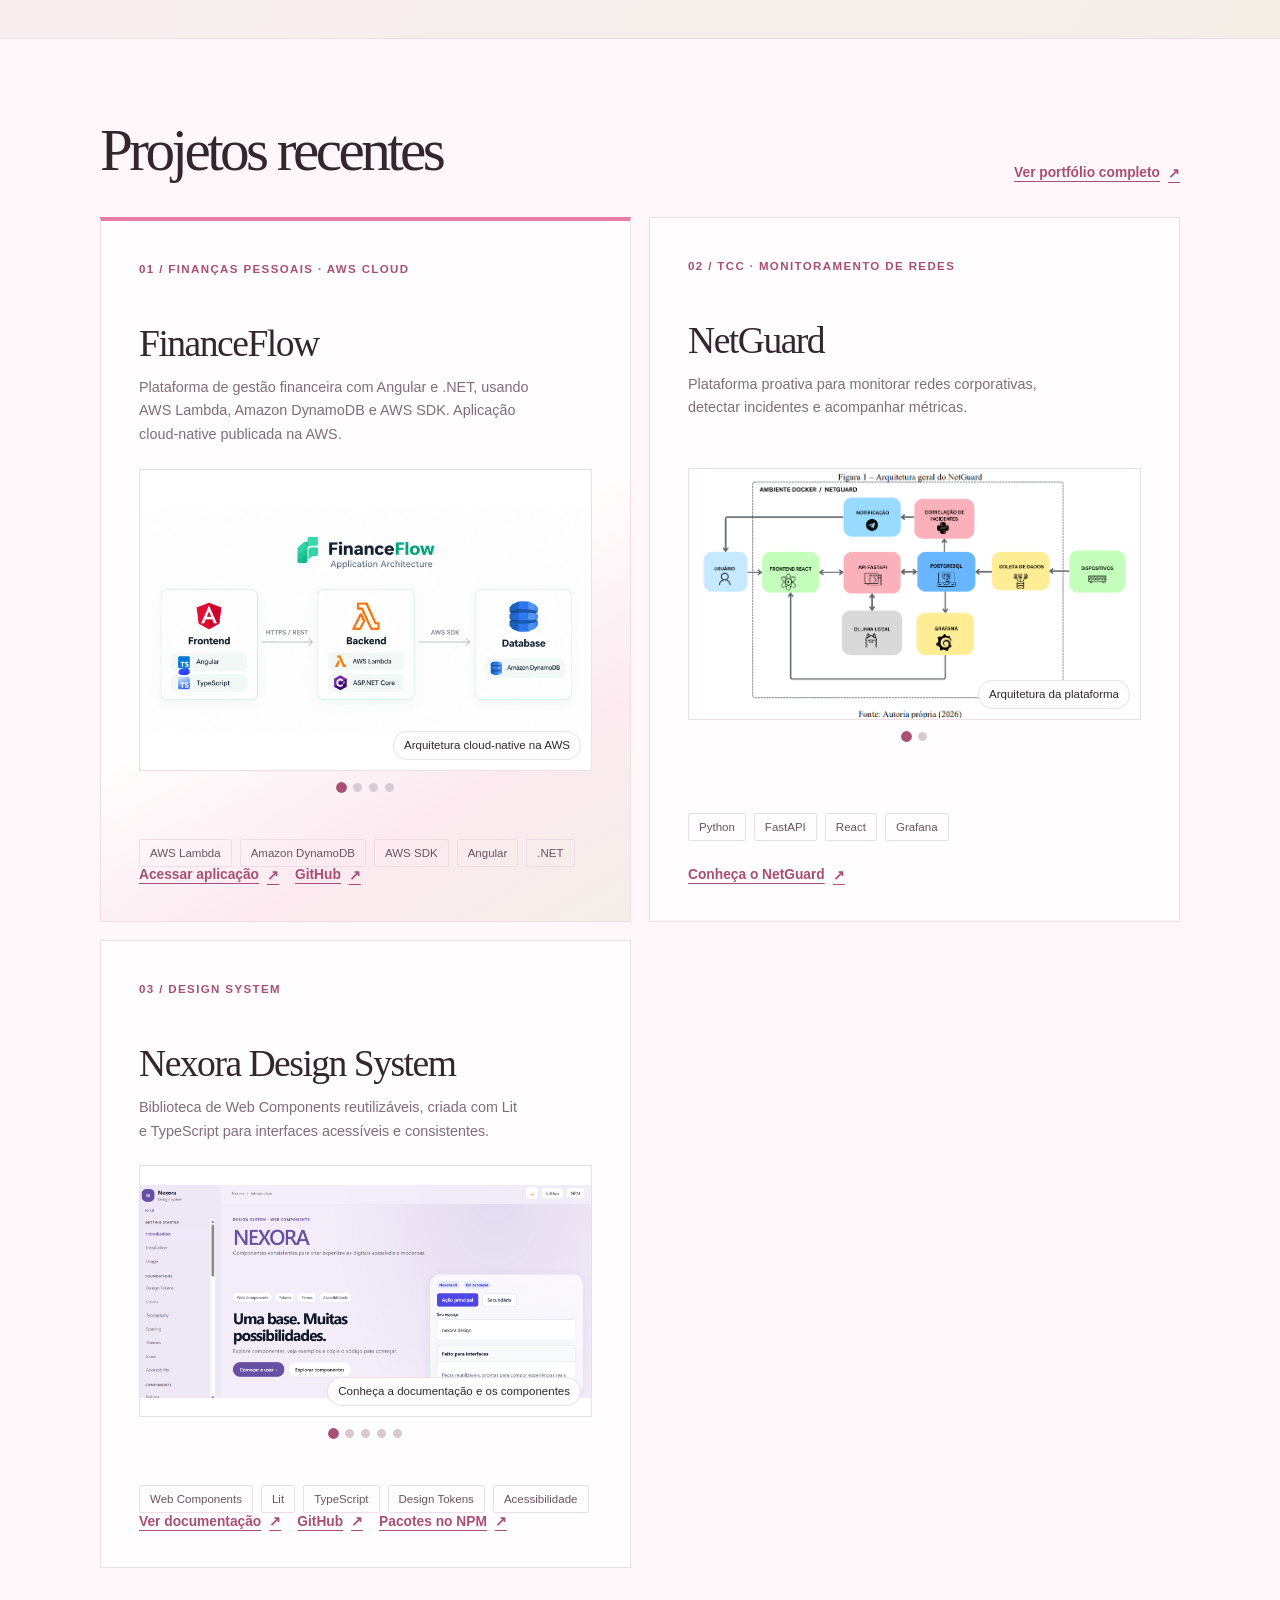
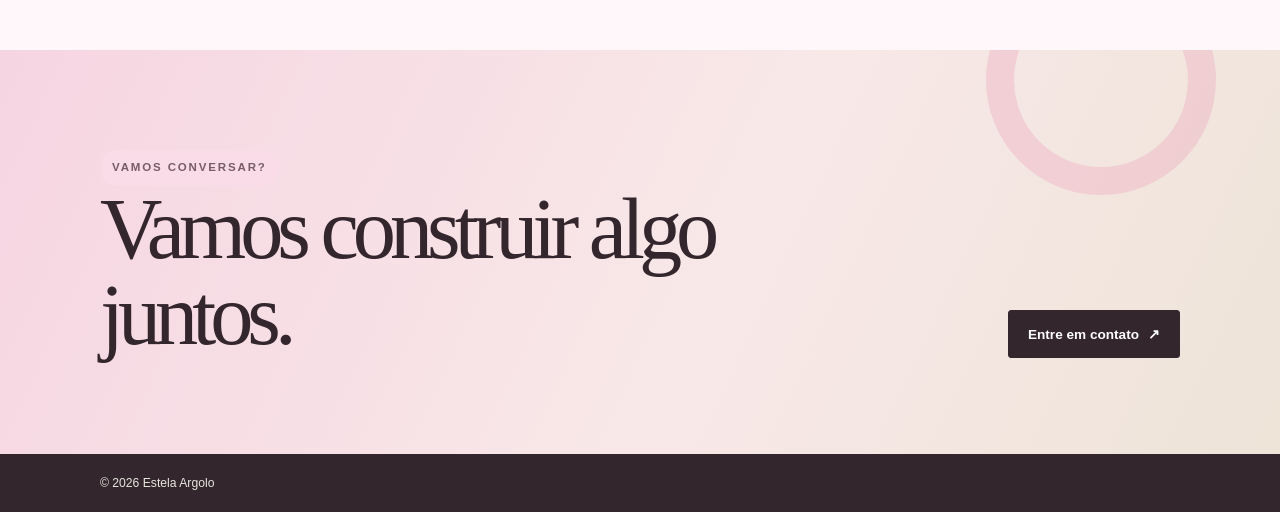
==== commit a141908e: "Atualiza portfólio com FinanceFlow e galerias de projetos" ====
--- a/index.html
+++ b/index.html
@@ -113,19 +113,107 @@
                     <a class="text-link" href="work.html">Ver portfólio completo <span aria-hidden="true">↗</span></a>
                 </header>
                 <div class="project-grid">
+                    <article class="project-card project-financeflow">
+                        <div>
+                            <span class="project-index">01 / FINANÇAS PESSOAIS · AWS CLOUD</span>
+                            <h3>FinanceFlow</h3>
+                            <p>Plataforma de gestão financeira com Angular e .NET, usando AWS Lambda, Amazon DynamoDB e AWS SDK. Aplicação cloud-native publicada na AWS.</p>
+                        </div>
+                        <div class="project-carousel project-home-carousel project-financeflow-carousel" data-carousel aria-label="Imagens do FinanceFlow">
+                            <div class="carousel-viewport" aria-live="off">
+                                <figure class="carousel-slide is-active">
+                                    <a href="work.html#financeflow" aria-label="Conheça a arquitetura do FinanceFlow">
+                                        <img src="assets/projects/financeflow-architecture.png" alt="Arquitetura do FinanceFlow com Angular, AWS Lambda, ASP.NET Core e Amazon DynamoDB">
+                                    </a>
+                                    <figcaption>Arquitetura cloud-native na AWS</figcaption>
+                                </figure>
+                                <figure class="carousel-slide financeflow-pair-slide" aria-hidden="true" inert>
+                                    <div class="financeflow-screenshot-pair">
+                                        <div class="financeflow-mobile-heading">
+                                            <span>APP MOBILE</span>
+                                            <strong>FinanceFlow no celular</strong>
+                                        </div>
+                                        <a class="financeflow-phone" href="https://feature-transactions.d1fwm662ju2u6z.amplifyapp.com/reports" target="_blank" rel="noopener noreferrer" tabindex="-1" aria-label="Abrir dashboard do FinanceFlow">
+                                            <img src="assets/projects/financeflow-dashboard.jpeg" alt="Dashboard do FinanceFlow com gráficos de receitas, despesas e movimentações">
+                                            <span>Dashboard e relatórios</span>
+                                        </a>
+                                        <a class="financeflow-phone" href="https://feature-transactions.d1fwm662ju2u6z.amplifyapp.com/reports" target="_blank" rel="noopener noreferrer" tabindex="-1" aria-label="Abrir navegação do FinanceFlow">
+                                            <img src="assets/projects/financeflow-navigation.jpeg" alt="Menu do FinanceFlow com acesso ao dashboard, transações, relatórios e orçamentos">
+                                            <span>Navegação da aplicação</span>
+                                        </a>
+                                    </div>
+                                </figure>
+                                <figure class="carousel-slide financeflow-pair-slide" aria-hidden="true" inert>
+                                    <div class="financeflow-screenshot-pair">
+                                        <div class="financeflow-mobile-heading">
+                                            <span>APP MOBILE</span>
+                                            <strong>FinanceFlow no celular</strong>
+                                        </div>
+                                        <a class="financeflow-phone" href="https://feature-transactions.d1fwm662ju2u6z.amplifyapp.com/reports" target="_blank" rel="noopener noreferrer" tabindex="-1" aria-label="Abrir edição de transação no FinanceFlow">
+                                            <img src="assets/projects/financeflow-transaction-edit.jpeg" alt="Resumo financeiro e formulário para editar uma transação no FinanceFlow">
+                                            <span>Gestão de transações</span>
+                                        </a>
+                                        <a class="financeflow-phone" href="https://feature-transactions.d1fwm662ju2u6z.amplifyapp.com/reports" target="_blank" rel="noopener noreferrer" tabindex="-1" aria-label="Abrir modo escuro do FinanceFlow">
+                                            <img src="assets/projects/financeflow-dark-transactions.jpeg" alt="Interface escura do FinanceFlow com lista de despesas e assistente financeiro Fin">
+                                            <span>Modo escuro e assistente Fin</span>
+                                        </a>
+                                    </div>
+                                </figure>
+                                <figure class="carousel-slide" aria-hidden="true" inert>
+                                    <a href="https://feature-transactions.d1fwm662ju2u6z.amplifyapp.com/reports" target="_blank" rel="noopener noreferrer" tabindex="-1" aria-label="Abrir dashboard escuro do FinanceFlow">
+                                        <img src="assets/projects/financeflow-dark-dashboard.png" alt="Dashboard escuro do FinanceFlow com saldo, receitas, despesas, gráfico mensal, categorias, transações recentes e assistente Fin">
+                                    </a>
+                                    <figcaption>Dashboard em modo escuro</figcaption>
+                                </figure>
+                            </div>
+                            <div class="carousel-controls">
+                                <div class="carousel-indicators" role="group" aria-label="Escolher imagem do FinanceFlow">
+                                    <button class="carousel-dot is-active" type="button" data-slide-to="0" aria-label="Mostrar arquitetura do FinanceFlow" aria-current="true"></button>
+                                    <button class="carousel-dot" type="button" data-slide-to="1" aria-label="Mostrar dashboard e navegação do FinanceFlow"></button>
+                                    <button class="carousel-dot" type="button" data-slide-to="2" aria-label="Mostrar transações do FinanceFlow"></button>
+                                    <button class="carousel-dot" type="button" data-slide-to="3" aria-label="Mostrar dashboard escuro do FinanceFlow"></button>
+                                </div>
+                            </div>
+                        </div>
+                        <div class="project-tags" aria-label="Tecnologias do FinanceFlow">
+                            <span>AWS Lambda</span>
+                            <span>Amazon DynamoDB</span>
+                            <span>AWS SDK</span>
+                            <span>Angular</span>
+                            <span>.NET</span>
+                        </div>
+                        <div class="project-home-actions">
+                            <a class="text-link" href="https://feature-transactions.d1fwm662ju2u6z.amplifyapp.com/reports" target="_blank" rel="noopener noreferrer">Acessar aplicação <span aria-hidden="true">↗</span></a>
+                            <a class="text-link" href="https://github.com/EstelaAPC/financeflow" target="_blank" rel="noopener noreferrer">GitHub <span aria-hidden="true">↗</span></a>
+                        </div>
+                    </article>
                     <article class="project-card">
                         <div>
-                            <span class="project-index">01 / TCC · MONITORAMENTO DE REDES</span>
+                            <span class="project-index">02 / TCC · MONITORAMENTO DE REDES</span>
                             <h3>NetGuard</h3>
                             <p>Plataforma proativa para monitorar redes corporativas, detectar incidentes e acompanhar métricas.</p>
                         </div>
-                        <div class="project-home-gallery" aria-label="Imagens do projeto NetGuard">
-                            <a href="https://github.com/EstelaAPC/NETGUARD" target="_blank" rel="noopener noreferrer" aria-label="Ver a arquitetura do NetGuard no GitHub (abre em nova aba)">
-                                <img src="assets/projects/netguard-architecture.png" alt="Diagrama da arquitetura do NetGuard">
-                            </a>
-                            <a href="https://github.com/EstelaAPC/NETGUARD" target="_blank" rel="noopener noreferrer" aria-label="Ver os resultados do NetGuard no GitHub (abre em nova aba)">
-                                <img src="assets/projects/netguard-results.png" alt="Resultados do monitoramento e notificações do NetGuard">
-                            </a>
+                        <div class="project-carousel project-home-carousel" data-carousel aria-label="Imagens do projeto NetGuard">
+                            <div class="carousel-viewport" aria-live="off">
+                                <figure class="carousel-slide is-active">
+                                    <a href="https://github.com/EstelaAPC/NETGUARD" target="_blank" rel="noopener noreferrer" aria-label="Ver a arquitetura do NetGuard no GitHub (abre em nova aba)">
+                                        <img src="assets/projects/netguard-architecture.png" alt="Diagrama da arquitetura do NetGuard">
+                                    </a>
+                                    <figcaption>Arquitetura da plataforma</figcaption>
+                                </figure>
+                                <figure class="carousel-slide" aria-hidden="true" inert>
+                                    <a href="https://github.com/EstelaAPC/NETGUARD" target="_blank" rel="noopener noreferrer" tabindex="-1" aria-label="Ver os resultados do NetGuard no GitHub (abre em nova aba)">
+                                        <img src="assets/projects/netguard-results.png" alt="Resultados do monitoramento e notificações do NetGuard">
+                                    </a>
+                                    <figcaption>Monitoramento e notificações</figcaption>
+                                </figure>
+                            </div>
+                            <div class="carousel-controls">
+                                <div class="carousel-indicators" role="group" aria-label="Escolher imagem do NetGuard">
+                                    <button class="carousel-dot is-active" type="button" data-slide-to="0" aria-label="Mostrar arquitetura do NetGuard" aria-current="true"></button>
+                                    <button class="carousel-dot" type="button" data-slide-to="1" aria-label="Mostrar resultados do NetGuard"></button>
+                                </div>
+                            </div>
                         </div>
                         <div class="project-tags" aria-label="Tecnologias do NetGuard">
                             <span>Python</span>
@@ -137,7 +225,7 @@
                     </article>
                     <article class="project-card">
                         <div>
-                            <span class="project-index">02 / DESIGN SYSTEM</span>
+                            <span class="project-index">03 / DESIGN SYSTEM</span>
                             <h3>Nexora Design System</h3>
                             <p>Biblioteca de Web Components reutilizáveis, criada com Lit e TypeScript para interfaces acessíveis e consistentes.</p>
                         </div>
@@ -194,6 +282,7 @@
                         <div class="project-home-actions">
                             <a class="text-link" href="https://estelaapc.github.io/nexora-design-system-docs/" target="_blank" rel="noopener noreferrer">Ver documentação <span aria-hidden="true">↗</span></a>
                             <a class="text-link" href="https://github.com/EstelaAPC/nexora-design-system" target="_blank" rel="noopener noreferrer">GitHub <span aria-hidden="true">↗</span></a>
+                            <a class="text-link" href="https://www.npmjs.com/org/nexora-ds" target="_blank" rel="noopener noreferrer">Pacotes no NPM <span aria-hidden="true">↗</span></a>
                         </div>
                     </article>
                 </div>
--- a/styles.css
+++ b/styles.css
@@ -444,6 +444,10 @@
             gap: 18px;
         }
 
+        .content-section .project-grid {
+            grid-template-columns: repeat(2, minmax(0, 1fr));
+        }
+
         .project-card {
             min-height: 310px;
             display: flex;
@@ -480,6 +484,10 @@
             max-width: 720px;
         }
 
+        .project-financeflow .project-gallery {
+            grid-template-columns: minmax(0, 1fr);
+        }
+
         .project-home-gallery {
             display: grid;
             grid-template-columns: repeat(2, minmax(0, 1fr));
@@ -525,7 +533,86 @@
             aspect-ratio: 16 / 9;
             overflow: hidden;
             border: 1px solid var(--line);
-            background: var(--sand-light);
+            background: #fff;
+        }
+
+        .project-home-carousel .carousel-viewport {
+            aspect-ratio: 1.8 / 1;
+        }
+
+        .project-financeflow-carousel .carousel-viewport {
+            aspect-ratio: 3 / 2;
+        }
+
+        .project-financeflow-carousel .carousel-viewport:has(.financeflow-pair-slide.is-active) {
+            aspect-ratio: 4 / 5;
+        }
+
+        .financeflow-pair-slide {
+            align-items: center;
+        }
+
+        .financeflow-screenshot-pair {
+            display: grid;
+            grid-template-columns: repeat(2, minmax(0, 1fr));
+            grid-template-rows: auto minmax(0, 1fr);
+            align-items: center;
+            gap: 8px 18px;
+            width: 100%;
+            height: 100%;
+            box-sizing: border-box;
+            padding: 10px 16px;
+        }
+
+        .financeflow-screenshot-pair a {
+            min-width: 0;
+            display: grid;
+            justify-items: center;
+            gap: 6px;
+            color: var(--muted);
+            font-size: 0.72rem;
+            line-height: 1.4;
+            text-decoration: none;
+        }
+
+        .financeflow-mobile-heading {
+            grid-column: 1 / -1;
+            display: grid;
+            gap: 2px;
+            justify-self: center;
+            text-align: center;
+        }
+
+        .financeflow-mobile-heading > span {
+            color: var(--accent-dark);
+            font-size: 0.62rem;
+            font-weight: 700;
+            letter-spacing: 0.14em;
+        }
+
+        .financeflow-mobile-heading > strong {
+            color: var(--ink);
+            font-family: var(--serif);
+            font-size: 1rem;
+            font-weight: 400;
+        }
+
+        .financeflow-phone {
+            width: min(100%, 190px);
+            box-sizing: border-box;
+            padding: 7px;
+            border: 1px solid #323c4b;
+            border-radius: 22px;
+            background: #111b2b;
+            box-shadow: 0 8px 20px rgb(20 28 40 / 18%);
+        }
+
+        .financeflow-screenshot-pair img {
+            width: 100%;
+            height: auto;
+            overflow: hidden;
+            border-radius: 15px;
+            display: block;
         }
 
         .carousel-slide {
@@ -998,6 +1085,10 @@
                 grid-template-columns: 1fr;
             }
 
+            .content-section .project-grid {
+                grid-template-columns: repeat(2, minmax(0, 1fr));
+            }
+
             .trajectory-grid {
                 grid-template-columns: 1fr;
                 gap: 32px;
@@ -1103,6 +1194,10 @@
 
             .hero h1 {
                 font-size: clamp(2.7rem, 13vw, 3.4rem);
+            }
+
+            .content-section .project-grid {
+                grid-template-columns: 1fr;
             }
 
             .hero::before {
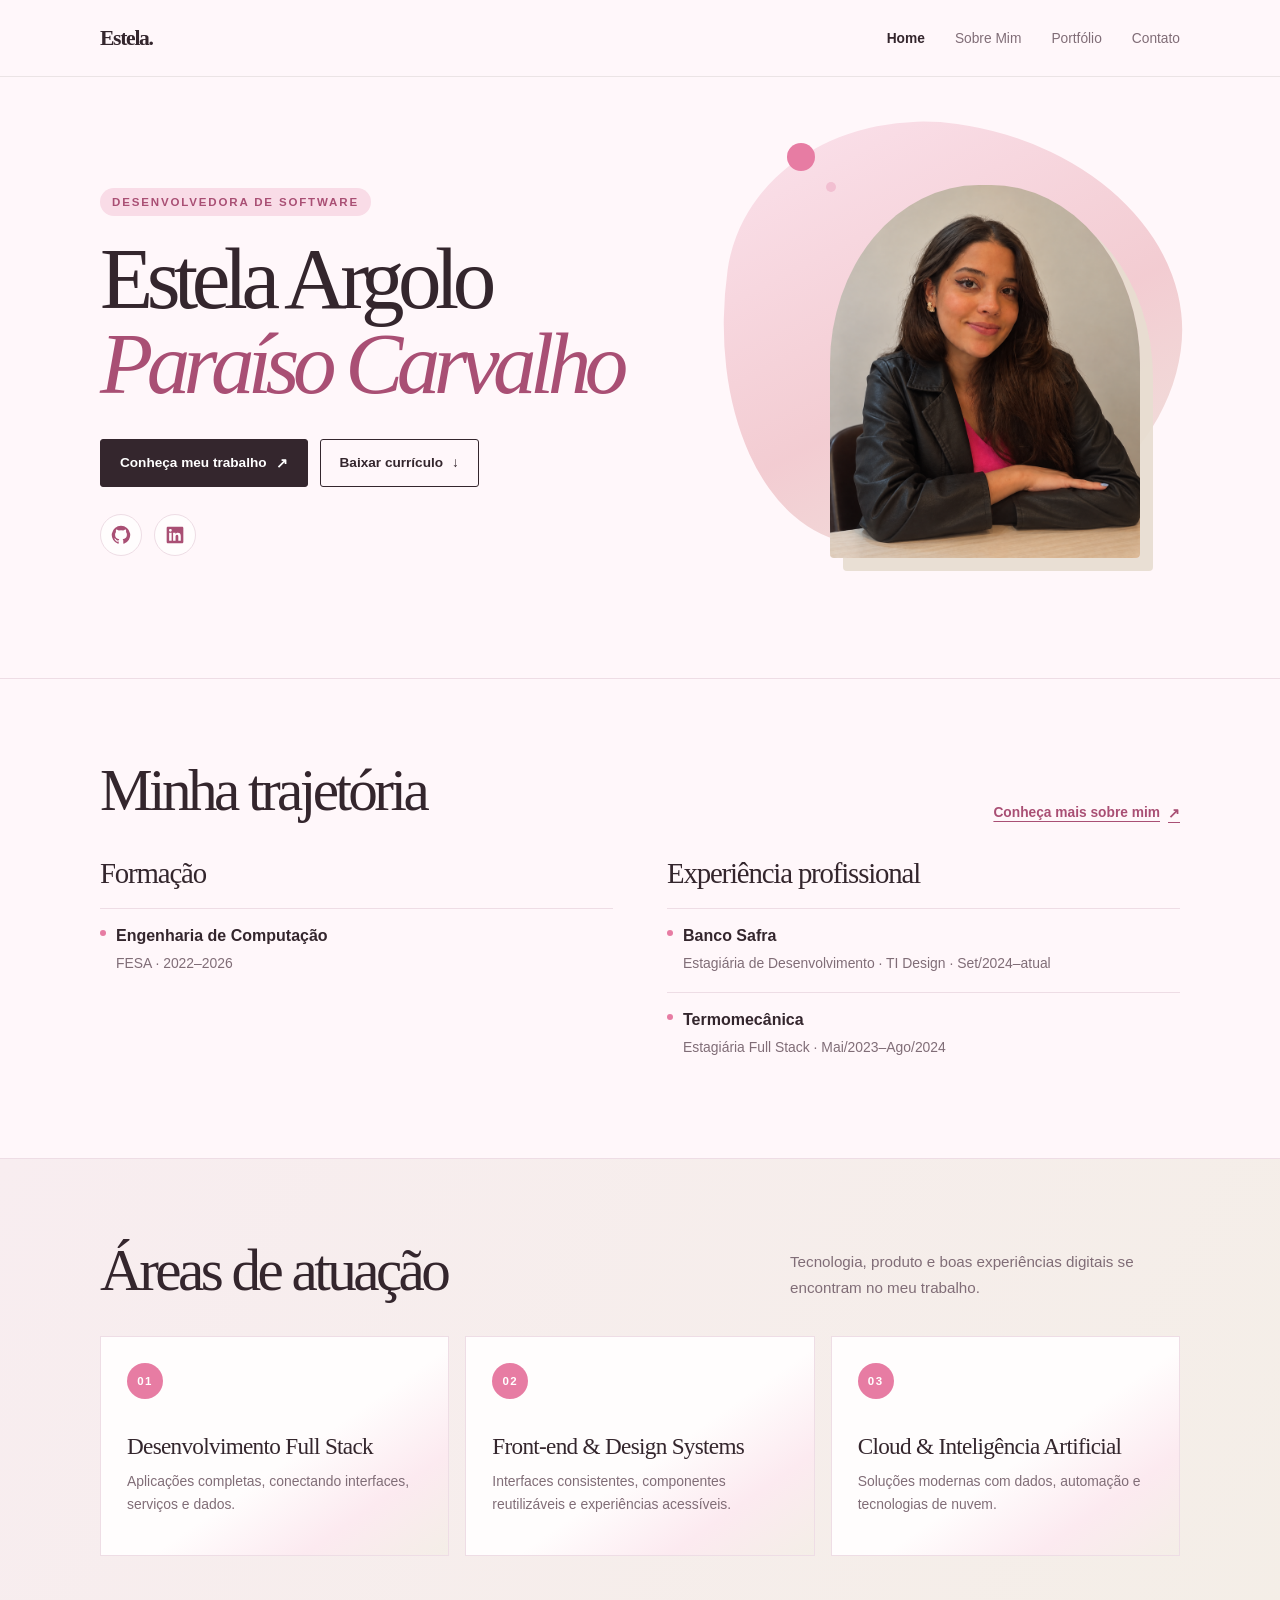
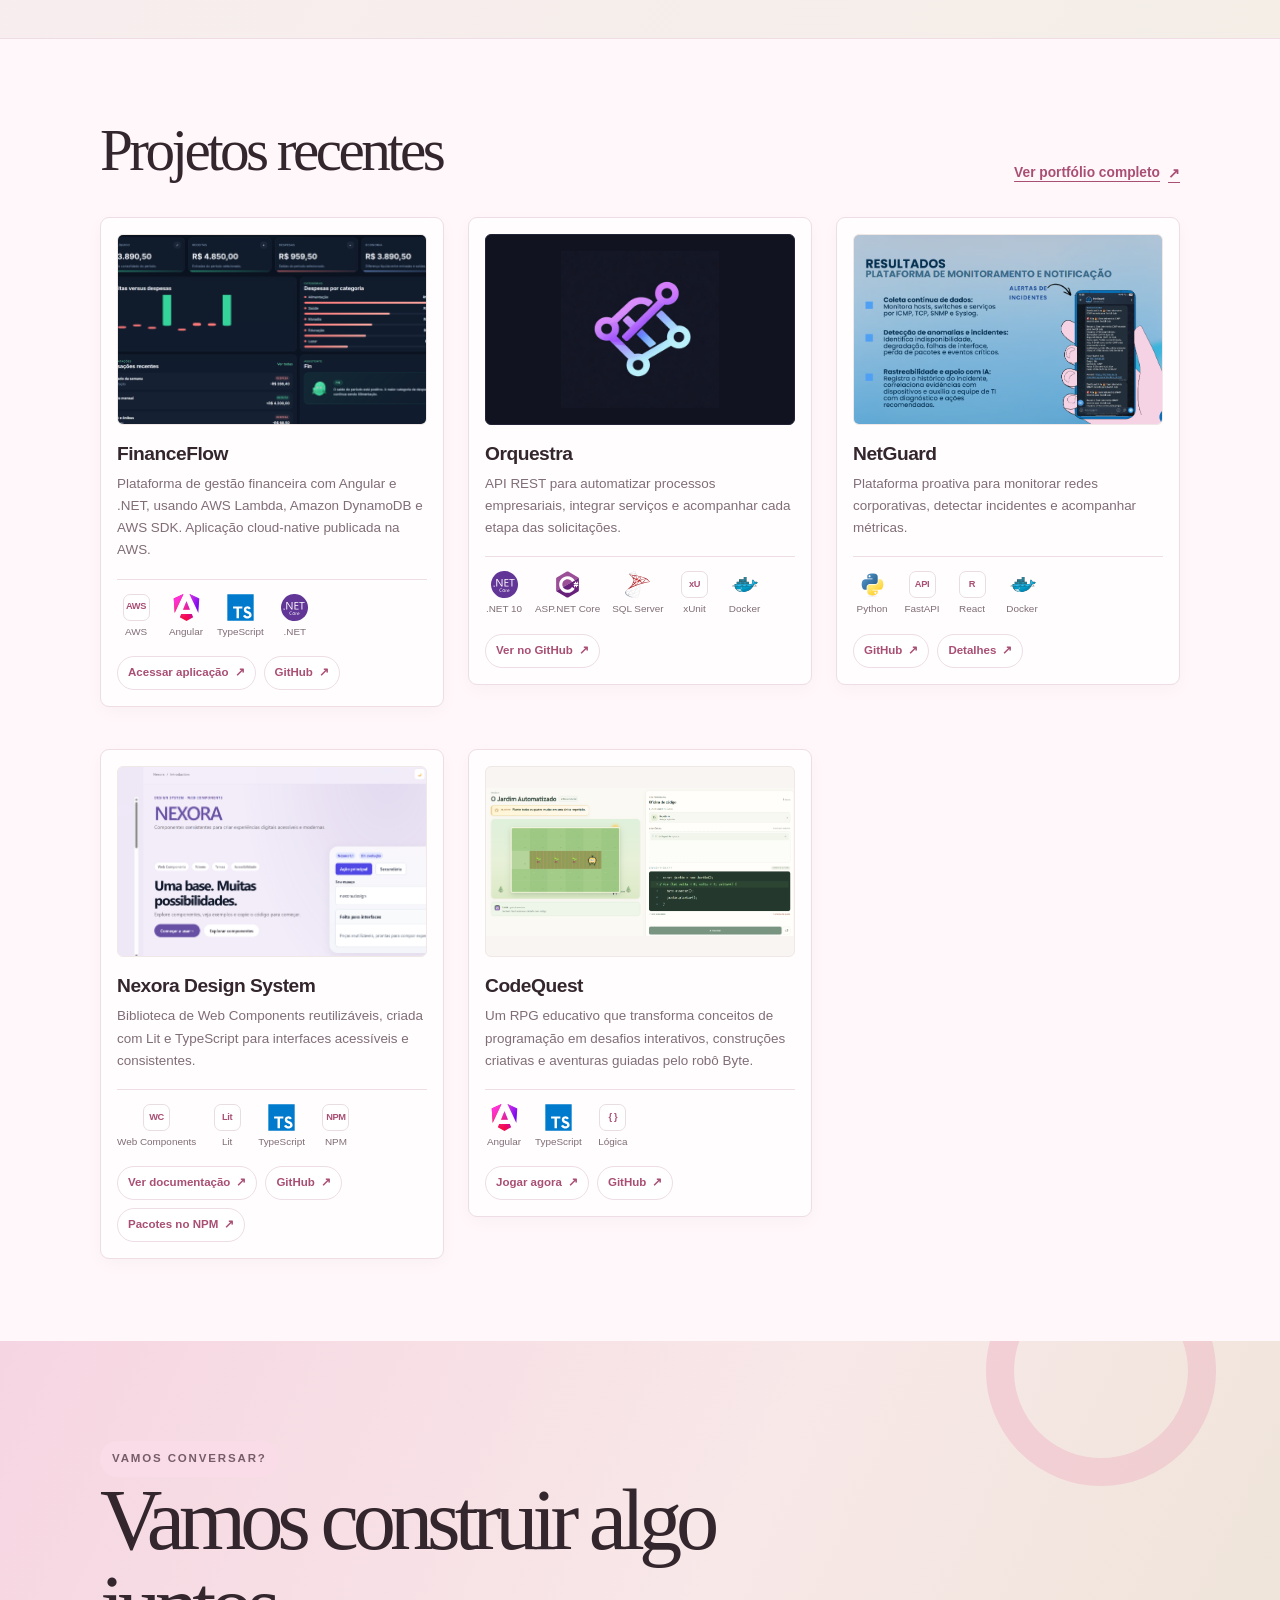
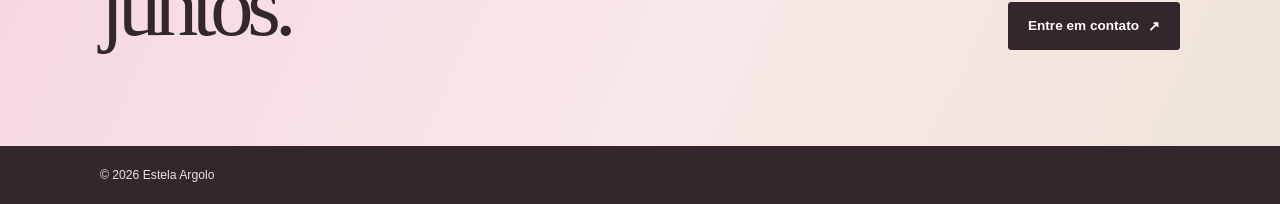
==== commit 353dbb8e: "feat: adiciona Orquestra ao portfólio" ====
--- a/index.html
+++ b/index.html
@@ -119,13 +119,13 @@
                             <h3>FinanceFlow</h3>
                             <p>Plataforma de gestão financeira com Angular e .NET, usando AWS Lambda, Amazon DynamoDB e AWS SDK. Aplicação cloud-native publicada na AWS.</p>
                         </div>
-                        <div class="project-carousel project-home-carousel project-financeflow-carousel" data-carousel aria-label="Imagens do FinanceFlow">
+                        <div class="project-carousel project-home-carousel project-financeflow-carousel" aria-label="Prévia do FinanceFlow">
                             <div class="carousel-viewport" aria-live="off">
                                 <figure class="carousel-slide is-active">
-                                    <a href="work.html#financeflow" aria-label="Conheça a arquitetura do FinanceFlow">
-                                        <img src="assets/projects/financeflow-architecture.png" alt="Arquitetura do FinanceFlow com Angular, AWS Lambda, ASP.NET Core e Amazon DynamoDB">
-                                    </a>
-                                    <figcaption>Arquitetura cloud-native na AWS</figcaption>
+                                    <a href="work.html#financeflow" aria-label="Conheça o dashboard do FinanceFlow">
+                                        <img src="assets/projects/financeflow-dark-dashboard.png" alt="Dashboard do FinanceFlow com saldo, receitas, despesas e transações recentes">
+                                    </a>
+                                    <figcaption>Dashboard financeiro</figcaption>
                                 </figure>
                                 <figure class="carousel-slide financeflow-pair-slide" aria-hidden="true" inert>
                                     <div class="financeflow-screenshot-pair">
@@ -176,30 +176,48 @@
                             </div>
                         </div>
                         <div class="project-tags" aria-label="Tecnologias do FinanceFlow">
-                            <span>AWS Lambda</span>
-                            <span>Amazon DynamoDB</span>
-                            <span>AWS SDK</span>
-                            <span>Angular</span>
-                            <span>.NET</span>
+                            <span><span class="tech-mark" aria-hidden="true">AWS</span>AWS</span>
+                            <span><img src="assets/skills/angular.svg" alt="">Angular</span>
+                            <span><img src="assets/skills/typescript.svg" alt="">TypeScript</span>
+                            <span><img src="assets/skills/dotnet.svg" alt="">.NET</span>
                         </div>
                         <div class="project-home-actions">
                             <a class="text-link" href="https://feature-transactions.d1fwm662ju2u6z.amplifyapp.com/reports" target="_blank" rel="noopener noreferrer">Acessar aplicação <span aria-hidden="true">↗</span></a>
                             <a class="text-link" href="https://github.com/EstelaAPC/financeflow" target="_blank" rel="noopener noreferrer">GitHub <span aria-hidden="true">↗</span></a>
                         </div>
                     </article>
+                    <article class="project-card project-orquestra">
+                        <div>
+                            <h3>Orquestra</h3>
+                            <p>API REST para automatizar processos empresariais, integrar serviços e acompanhar cada etapa das solicitações.</p>
+                        </div>
+                        <a class="project-preview project-orquestra-preview" href="https://github.com/EstelaAPC/Orquestra" target="_blank" rel="noopener noreferrer" aria-label="Ver o projeto Orquestra no GitHub (abre em nova aba)">
+                            <img src="assets/projects/orquestra.png" alt="Símbolo do Orquestra, com nós conectados em gradiente roxo e azul sobre fundo escuro">
+                        </a>
+                        <div class="project-tags" aria-label="Tecnologias do Orquestra">
+                            <span><img src="assets/skills/dotnet.svg" alt="">.NET 10</span>
+                            <span><img src="assets/skills/csharp.svg" alt="">ASP.NET Core</span>
+                            <span><img src="assets/skills/sql-server.svg" alt="">SQL Server</span>
+                            <span><span class="tech-mark" aria-hidden="true">xU</span>xUnit</span>
+                            <span><img src="assets/skills/docker.svg" alt="">Docker</span>
+                        </div>
+                        <div class="project-home-actions">
+                            <a class="text-link" href="https://github.com/EstelaAPC/Orquestra" target="_blank" rel="noopener noreferrer">Ver no GitHub <span aria-hidden="true">↗</span></a>
+                        </div>
+                    </article>
                     <article class="project-card">
                         <div>
-                            <span class="project-index">02 / TCC · MONITORAMENTO DE REDES</span>
+                            <span class="project-index">03 / TCC · MONITORAMENTO DE REDES</span>
                             <h3>NetGuard</h3>
                             <p>Plataforma proativa para monitorar redes corporativas, detectar incidentes e acompanhar métricas.</p>
                         </div>
-                        <div class="project-carousel project-home-carousel" data-carousel aria-label="Imagens do projeto NetGuard">
+                        <div class="project-carousel project-home-carousel" aria-label="Prévia do NetGuard">
                             <div class="carousel-viewport" aria-live="off">
                                 <figure class="carousel-slide is-active">
-                                    <a href="https://github.com/EstelaAPC/NETGUARD" target="_blank" rel="noopener noreferrer" aria-label="Ver a arquitetura do NetGuard no GitHub (abre em nova aba)">
-                                        <img src="assets/projects/netguard-architecture.png" alt="Diagrama da arquitetura do NetGuard">
-                                    </a>
-                                    <figcaption>Arquitetura da plataforma</figcaption>
+                                    <a href="https://github.com/EstelaAPC/NETGUARD" target="_blank" rel="noopener noreferrer" aria-label="Ver os resultados do NetGuard no GitHub (abre em nova aba)">
+                                        <img src="assets/projects/netguard-results.png" alt="Resultados do monitoramento e notificações do NetGuard">
+                                    </a>
+                                    <figcaption>Monitoramento e alertas</figcaption>
                                 </figure>
                                 <figure class="carousel-slide" aria-hidden="true" inert>
                                     <a href="https://github.com/EstelaAPC/NETGUARD" target="_blank" rel="noopener noreferrer" tabindex="-1" aria-label="Ver os resultados do NetGuard no GitHub (abre em nova aba)">
@@ -216,20 +234,23 @@
                             </div>
                         </div>
                         <div class="project-tags" aria-label="Tecnologias do NetGuard">
-                            <span>Python</span>
-                            <span>FastAPI</span>
-                            <span>React</span>
-                            <span>Grafana</span>
-                        </div>
-                        <a class="text-link" href="work.html#netguard">Conheça o NetGuard <span aria-hidden="true">↗</span></a>
+                            <span><img src="assets/skills/python.svg" alt="">Python</span>
+                            <span><span class="tech-mark" aria-hidden="true">API</span>FastAPI</span>
+                            <span><span class="tech-mark" aria-hidden="true">R</span>React</span>
+                            <span><img src="assets/skills/docker.svg" alt="">Docker</span>
+                        </div>
+                        <div class="project-home-actions">
+                            <a class="text-link" href="https://github.com/EstelaAPC/NETGUARD" target="_blank" rel="noopener noreferrer">GitHub <span aria-hidden="true">↗</span></a>
+                            <a class="text-link" href="work.html#netguard">Detalhes <span aria-hidden="true">↗</span></a>
+                        </div>
                     </article>
                     <article class="project-card">
                         <div>
-                            <span class="project-index">03 / DESIGN SYSTEM</span>
+                            <span class="project-index">04 / DESIGN SYSTEM</span>
                             <h3>Nexora Design System</h3>
                             <p>Biblioteca de Web Components reutilizáveis, criada com Lit e TypeScript para interfaces acessíveis e consistentes.</p>
                         </div>
-                        <div class="project-carousel project-home-carousel" data-carousel aria-label="Imagens do Nexora Design System">
+                        <div class="project-carousel project-home-carousel" aria-label="Prévia do Nexora Design System">
                             <div class="carousel-viewport" aria-live="off">
                                 <figure class="carousel-slide is-active">
                                     <a href="https://estelaapc.github.io/nexora-design-system-docs/" target="_blank" rel="noopener noreferrer" aria-label="Abrir documentação do Nexora Design System (abre em nova aba)">
@@ -273,16 +294,67 @@
                             </div>
                         </div>
                         <div class="project-tags" aria-label="Tecnologias do Nexora Design System">
-                            <span>Web Components</span>
-                            <span>Lit</span>
-                            <span>TypeScript</span>
-                            <span>Design Tokens</span>
-                            <span>Acessibilidade</span>
+                            <span><span class="tech-mark" aria-hidden="true">WC</span>Web Components</span>
+                            <span><span class="tech-mark" aria-hidden="true">Lit</span>Lit</span>
+                            <span><img src="assets/skills/typescript.svg" alt="">TypeScript</span>
+                            <span><span class="tech-mark" aria-hidden="true">NPM</span>NPM</span>
                         </div>
                         <div class="project-home-actions">
                             <a class="text-link" href="https://estelaapc.github.io/nexora-design-system-docs/" target="_blank" rel="noopener noreferrer">Ver documentação <span aria-hidden="true">↗</span></a>
                             <a class="text-link" href="https://github.com/EstelaAPC/nexora-design-system" target="_blank" rel="noopener noreferrer">GitHub <span aria-hidden="true">↗</span></a>
                             <a class="text-link" href="https://www.npmjs.com/org/nexora-ds" target="_blank" rel="noopener noreferrer">Pacotes no NPM <span aria-hidden="true">↗</span></a>
+                        </div>
+                    </article>
+                    <article class="project-card project-codequest">
+                        <div>
+                            <span class="project-index">05 / EDUCAÇÃO · LÓGICA DE PROGRAMAÇÃO</span>
+                            <h3>CodeQuest</h3>
+                            <p>Um RPG educativo que transforma conceitos de programação em desafios interativos, construções criativas e aventuras guiadas pelo robô Byte.</p>
+                        </div>
+                        <div class="project-carousel project-home-carousel" aria-label="Prévia do CodeQuest">
+                            <div class="carousel-viewport" aria-live="off">
+                                <figure class="carousel-slide is-active">
+                                    <a href="https://estelaapc.github.io/codequest-game/" target="_blank" rel="noopener noreferrer" aria-label="Abrir o CodeQuest (abre em nova aba)">
+                                        <img src="assets/projects/codequest-gameplay.png" alt="Missão Jardim Automatizado com blocos de código e repetição">
+                                    </a>
+                                    <figcaption>Missão Jardim Automatizado</figcaption>
+                                </figure>
+                                <figure class="carousel-slide" aria-hidden="true" inert>
+                                    <a href="https://estelaapc.github.io/codequest-game/" target="_blank" rel="noopener noreferrer" tabindex="-1" aria-label="Ver a demonstração de código do CodeQuest (abre em nova aba)">
+                                        <img src="assets/projects/codequest-demo.png" alt="Demonstração visual de Byte seguindo as instruções de código">
+                                    </a>
+                                    <figcaption>Veja o código ganhar vida</figcaption>
+                                </figure>
+                                <figure class="carousel-slide" aria-hidden="true" inert>
+                                    <a href="https://estelaapc.github.io/codequest-game/" target="_blank" rel="noopener noreferrer" tabindex="-1" aria-label="Explorar o mapa de Codária (abre em nova aba)">
+                                        <img src="assets/projects/codequest-map.png" alt="Mapa ilustrado de Codária com as missões do CodeQuest">
+                                    </a>
+                                    <figcaption>Explore Codária pelas missões</figcaption>
+                                </figure>
+                                <figure class="carousel-slide" aria-hidden="true" inert>
+                                    <a href="https://estelaapc.github.io/codequest-game/" target="_blank" rel="noopener noreferrer" tabindex="-1" aria-label="Ver uma missão do CodeQuest (abre em nova aba)">
+                                        <img src="assets/projects/codequest-gameplay.png" alt="Missão Jardim Automatizado com blocos de código e repetição">
+                                    </a>
+                                    <figcaption>Aprenda programação brincando</figcaption>
+                                </figure>
+                            </div>
+                            <div class="carousel-controls">
+                                <div class="carousel-indicators" role="group" aria-label="Escolher imagem do CodeQuest">
+                                    <button class="carousel-dot is-active" type="button" data-slide-to="0" aria-label="Mostrar tela de boas-vindas do CodeQuest" aria-current="true"></button>
+                                    <button class="carousel-dot" type="button" data-slide-to="1" aria-label="Mostrar demonstração de código do CodeQuest"></button>
+                                    <button class="carousel-dot" type="button" data-slide-to="2" aria-label="Mostrar mapa de Codária"></button>
+                                    <button class="carousel-dot" type="button" data-slide-to="3" aria-label="Mostrar missão do CodeQuest"></button>
+                                </div>
+                            </div>
+                        </div>
+                        <div class="project-tags" aria-label="Tecnologias e conceitos do CodeQuest">
+                            <span><img src="assets/skills/angular.svg" alt="">Angular</span>
+                            <span><img src="assets/skills/typescript.svg" alt="">TypeScript</span>
+                            <span><span class="tech-mark" aria-hidden="true">{ }</span>Lógica</span>
+                        </div>
+                        <div class="project-home-actions">
+                            <a class="text-link" href="https://estelaapc.github.io/codequest-game/" target="_blank" rel="noopener noreferrer">Jogar agora <span aria-hidden="true">↗</span></a>
+                            <a class="text-link" href="https://github.com/EstelaAPC/codequest-game" target="_blank" rel="noopener noreferrer">GitHub <span aria-hidden="true">↗</span></a>
                         </div>
                     </article>
                 </div>
@@ -305,6 +377,5 @@
             <p>© 2026 Estela Argolo</p>
         </div>
     </footer>
-    <script src="carousel.js" defer></script>
 </body>
 </html>
--- a/styles.css
+++ b/styles.css
@@ -1229,4 +1229,309 @@
             .carousel-slide {
                 transition: none;
             }
+        }
+
+        .project-grid,
+        .content-section .project-grid {
+            grid-template-columns: repeat(3, minmax(0, 1fr));
+            align-items: start;
+            gap: 42px 24px;
+        }
+
+        .project-card,
+        .project-card:first-child {
+            min-height: 0;
+            display: flex;
+            flex-direction: column;
+            justify-content: flex-start;
+            padding: 16px;
+            border: 1px solid var(--line);
+            border-radius: 9px;
+            background: var(--surface);
+            box-shadow: 0 5px 18px rgb(52 38 45 / 3%);
+            transition: transform 180ms ease, border-color 180ms ease, box-shadow 180ms ease;
+        }
+
+        .project-card:hover {
+            transform: translateY(-3px);
+            border-color: #e4c7d2;
+            box-shadow: 0 12px 28px rgb(52 38 45 / 8%);
+        }
+
+        .project-feature {
+            grid-column: auto;
+            display: flex;
+            align-items: stretch;
+            column-gap: 0;
+        }
+
+        .project-feature > div:first-child {
+            grid-column: auto;
+            order: 2;
+        }
+
+        .project-card > div:first-child {
+            order: 2;
+        }
+
+        .project-card h2,
+        .project-card h3 {
+            margin: 0 0 7px;
+            font-family: var(--sans);
+            font-size: clamp(1.12rem, 1.5vw, 1.3rem);
+            font-weight: 600;
+            letter-spacing: -0.025em;
+            line-height: 1.25;
+        }
+
+        .project-index {
+            display: none;
+        }
+
+        .project-card p,
+        .project-feature > div:first-child p {
+            max-width: none;
+            margin: 0;
+            color: var(--muted);
+            font-size: 0.84rem;
+            line-height: 1.65;
+        }
+
+        .project-carousel,
+        .project-gallery,
+        .project-preview {
+            order: 1;
+            width: 100%;
+            grid-column: auto;
+            margin: 0 0 17px;
+        }
+
+        .project-preview {
+            min-width: 0;
+            aspect-ratio: 1.62 / 1;
+            display: grid;
+            place-items: center;
+            overflow: hidden;
+            border: 1px solid #f0e8e7;
+            border-radius: 6px;
+            background: #f8f5f2;
+        }
+
+        .project-preview img {
+            width: 100%;
+            height: 100%;
+            display: block;
+            object-fit: contain;
+        }
+
+        .project-orquestra-preview {
+            grid-template: minmax(0, 1fr) / minmax(0, 1fr);
+            padding: 16px;
+            border-color: #222337;
+            background: #111321;
+        }
+
+        .project-orquestra-preview img {
+            width: 100%;
+            height: 100%;
+            object-fit: contain;
+        }
+
+        .project-card.project-feature h2 {
+            margin-top: 0;
+        }
+
+        .project-gallery {
+            display: block;
+        }
+
+        .project-gallery > .project-figure:not(:first-child) {
+            display: none;
+        }
+
+        .project-figure {
+            margin: 0;
+        }
+
+        .project-figure figcaption {
+            display: none;
+        }
+
+        .carousel-slide figcaption {
+            display: none;
+        }
+
+        .carousel-viewport {
+            aspect-ratio: 1.62 / 1;
+            overflow: hidden;
+            border: 1px solid #f0e8e7;
+            border-radius: 6px;
+            background: #f8f5f2;
+        }
+
+        .project-home-carousel .carousel-viewport,
+        .project-financeflow-carousel .carousel-viewport,
+        .project-financeflow-carousel .carousel-viewport:has(.financeflow-pair-slide.is-active) {
+            aspect-ratio: 1.62 / 1;
+        }
+
+        .carousel-slide,
+        .carousel-slide.is-active {
+            grid-area: 1 / 1;
+            display: grid;
+            opacity: 1;
+            visibility: visible;
+        }
+
+        .carousel-slide:not(.is-active) {
+            display: none;
+        }
+
+        .carousel-slide img,
+        .project-image-link img {
+            object-fit: cover;
+        }
+
+        .carousel-controls {
+            display: none;
+        }
+
+        .project-image-link {
+            min-height: 0;
+            height: auto;
+            aspect-ratio: 1.55 / 1;
+            border: 1px solid #f0e8e7;
+            border-radius: 6px;
+            background: #f8f5f2;
+        }
+
+        .project-tags {
+            order: 3;
+            gap: 14px 12px;
+            margin: 17px 0 0;
+            padding-top: 14px;
+            border-top: 1px solid var(--line);
+        }
+
+        .project-tags > span {
+            min-width: 38px;
+            display: inline-flex;
+            flex-direction: column;
+            align-items: center;
+            gap: 5px;
+            padding: 0;
+            border: 0;
+            color: var(--muted);
+            font-size: 0.62rem;
+            line-height: 1.25;
+            text-align: center;
+        }
+
+        .project-tags img,
+        .tech-mark {
+            width: 27px;
+            height: 27px;
+            display: grid;
+            place-items: center;
+            object-fit: contain;
+        }
+
+        .tech-mark {
+            border: 1px solid #eadde1;
+            border-radius: 7px;
+            background: #fff;
+            color: var(--accent-dark);
+            font-size: 0.58rem;
+            font-weight: 700;
+            letter-spacing: -0.04em;
+        }
+
+        .project-actions,
+        .project-home-actions {
+            order: 4;
+            grid-column: auto;
+            display: flex;
+            justify-content: flex-start;
+            flex-wrap: wrap;
+            gap: 8px;
+            margin-top: 0;
+            padding-top: 18px;
+        }
+
+        .project-actions a,
+        .project-home-actions a,
+        .project-github-link {
+            min-height: 34px;
+            display: inline-flex;
+            align-items: center;
+            justify-content: center;
+            gap: 6px;
+            padding: 7px 10px;
+            border: 1px solid var(--line);
+            border-radius: 999px;
+            background: #fff;
+            color: var(--accent-dark);
+            font-size: 0.72rem;
+            font-weight: 650;
+            line-height: 1.2;
+            text-decoration: none;
+            transition: border-color 160ms ease, background 160ms ease, transform 160ms ease;
+        }
+
+        .project-actions a:hover,
+        .project-home-actions a:hover,
+        .project-github-link:hover {
+            transform: translateY(-1px);
+            border-color: #d8aebe;
+            background: #fff7fa;
+        }
+
+        .project-github-link {
+            order: 4;
+            grid-column: auto;
+            align-self: auto;
+            margin-top: 0;
+            padding-top: 7px;
+        }
+
+        .project-codequest .carousel-slide img {
+            object-fit: contain;
+        }
+
+        .project-card:last-child:nth-child(3n + 1) {
+            grid-column: 2;
+        }
+
+        @media (max-width: 900px) {
+            .project-grid,
+            .content-section .project-grid {
+                grid-template-columns: repeat(2, minmax(0, 1fr));
+            }
+
+            .project-card:last-child:nth-child(3n + 1) {
+                grid-column: auto;
+            }
+        }
+
+        @media (max-width: 580px) {
+            .project-grid,
+            .content-section .project-grid {
+                grid-template-columns: 1fr;
+                gap: 36px;
+            }
+
+            .project-card h2,
+            .project-card h3 {
+                font-size: 1.35rem;
+            }
+
+            .project-card,
+            .project-card:first-child {
+                padding: 14px;
+            }
+
+            .project-home-actions,
+            .project-actions {
+                gap: 7px;
+            }
         }
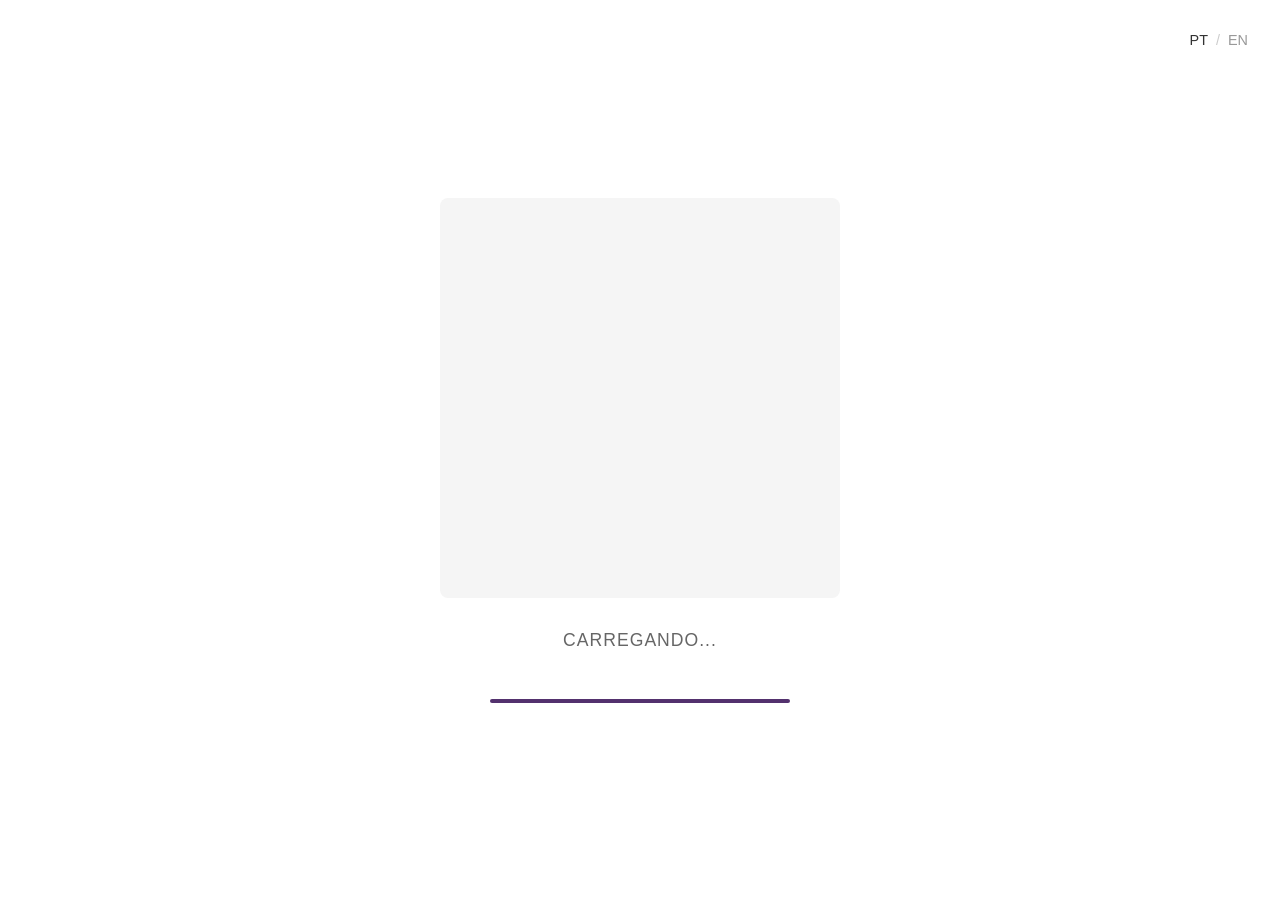
==== commit fe669fa5: "Implementar sistema de tradução bilíngue (PT/EN) e melhorar loader com barra de progresso - Criar tr" ====
--- a/index.html
+++ b/index.html
@@ -7,6 +7,14 @@
     <meta name="description" content="Portfólio de Estela Argolo, desenvolvedora de software.">
     <title>Estela Argolo — Desenvolvedora de Software</title>
     <link rel="stylesheet" href="styles.css">
+    <script src="translations.js"></script>
+    <script>
+        // Redireciona para o loader na primeira visita
+        if (!sessionStorage.getItem('visitado')) {
+            sessionStorage.setItem('visitado', 'true');
+            window.location.href = 'loader.html';
+        }
+    </script>
 </head>
 <body>
     <a class="skip-link" href="#conteudo">Pular para o conteúdo</a>
@@ -14,22 +22,27 @@
         <nav class="navigation container" aria-label="Navegação principal">
             <a class="brand" href="index.html" aria-label="Estela Argolo, início">Estela.</a>
             <ul class="nav-links">
-                <li><a href="index.html" aria-current="page">Home</a></li>
-                <li><a href="about.html">Sobre Mim</a></li>
-                <li><a href="work.html">Portfólio</a></li>
-                <li><a href="contact.html">Contato</a></li>
+                <li><a href="index.html" aria-current="page" data-i18n="navHome">Home</a></li>
+                <li><a href="about.html" data-i18n="navAbout">Sobre Mim</a></li>
+                <li><a href="work.html" data-i18n="navWork">Portfólio</a></li>
+                <li><a href="contact.html" data-i18n="navContact">Contato</a></li>
             </ul>
+            <div class="language-selector">
+                <a href="#" class="lang-link active" data-lang="pt">PT</a>
+                <span>/</span>
+                <a href="#" class="lang-link" data-lang="en">EN</a>
+            </div>
         </nav>
     </header>
 
     <main id="conteudo">
         <section class="hero container" aria-labelledby="hero-title">
             <div>
-                <p class="eyebrow">Desenvolvedora de software</p>
+                <p class="eyebrow" data-i18n="softwareDeveloper">Desenvolvedora de software</p>
                 <h1 id="hero-title">Estela Argolo<br><span>Paraíso Carvalho</span></h1>
                 <div class="hero-actions">
-                    <a class="button" href="work.html">Conheça meu trabalho <span aria-hidden="true">↗</span></a>
-                    <a class="button button-secondary" href="assets/Curriculo_Estela_Argolo.pdf" download="Curriculo_Estela_Argolo.pdf">Baixar currículo <span aria-hidden="true">↓</span></a>
+                    <a class="button" href="work.html" data-i18n="heroButton">Conheça meu trabalho <span aria-hidden="true">↗</span></a>
+                    <a class="button button-secondary" href="assets/Curriculo_Estela_Argolo.pdf" download="Curriculo_Estela_Argolo.pdf" data-i18n="cvDownload">Baixar currículo <span aria-hidden="true">↓</span></a>
                 </div>
                 <div class="social-links" aria-label="Redes sociais">
                     <a href="https://github.com/EstelaAPC" target="_blank" rel="noopener noreferrer" aria-label="GitHub (abre em nova aba)">
@@ -49,20 +62,20 @@
             <div class="container">
                 <header class="section-heading">
                     <div>
-                        <h2 id="trajectory-title">Minha trajetória</h2>
+                        <h2 id="trajectory-title" data-i18n="trajectory">Minha trajetória</h2>
                     </div>
-                    <a class="text-link" href="about.html">Conheça mais sobre mim <span aria-hidden="true">↗</span></a>
+                    <a class="text-link" href="about.html" data-i18n="learnMore">Conheça mais sobre mim <span aria-hidden="true">↗</span></a>
                 </header>
                 <div class="trajectory-grid">
                     <section class="trajectory-column" aria-labelledby="formation-title">
-                        <h3 id="formation-title">Formação</h3>
+                        <h3 id="formation-title" data-i18n="formation">Formação</h3>
                         <article class="timeline-entry">
                             <h4>Engenharia de Computação</h4>
                             <p>FESA · 2022–2026</p>
                         </article>
                     </section>
                     <section class="trajectory-column" aria-labelledby="experience-title">
-                        <h3 id="experience-title">Experiência profissional</h3>
+                        <h3 id="experience-title" data-i18n="professionalExperience">Experiência profissional</h3>
                         <article class="timeline-entry">
                             <h4>Banco Safra</h4>
                             <p>Estagiária de Desenvolvimento · TI Design · Set/2024–atual</p>
@@ -80,25 +93,25 @@
             <div class="container">
                 <header class="section-heading">
                     <div>
-                        <h2 id="services-title">Áreas de atuação</h2>
+                        <h2 id="services-title" data-i18n="areas">Áreas de atuação</h2>
                     </div>
-                    <p class="section-intro">Tecnologia, produto e boas experiências digitais se encontram no meu trabalho.</p>
+                    <p class="section-intro" data-i18n="areasIntro">Tecnologia, produto e boas experiências digitais se encontram no meu trabalho.</p>
                 </header>
                 <div class="service-grid">
                     <article class="service-card">
                         <span class="service-number">01</span>
-                        <h3>Desenvolvimento Full Stack</h3>
-                        <p>Aplicações completas, conectando interfaces, serviços e dados.</p>
+                        <h3 data-i18n="fullstack">Desenvolvimento Full Stack</h3>
+                        <p data-i18n="fullstackDesc">Aplicações completas, conectando interfaces, serviços e dados.</p>
                     </article>
                     <article class="service-card">
                         <span class="service-number">02</span>
-                        <h3>Front-end &amp; Design Systems</h3>
-                        <p>Interfaces consistentes, componentes reutilizáveis e experiências acessíveis.</p>
+                        <h3 data-i18n="frontend">Front-end &amp; Design Systems</h3>
+                        <p data-i18n="frontendDesc">Interfaces consistentes, componentes reutilizáveis e experiências acessíveis.</p>
                     </article>
                     <article class="service-card">
                         <span class="service-number">03</span>
-                        <h3>Cloud &amp; Inteligência Artificial</h3>
-                        <p>Soluções modernas com dados, automação e tecnologias de nuvem.</p>
+                        <h3 data-i18n="cloud">Cloud &amp; Inteligência Artificial</h3>
+                        <p data-i18n="cloudDesc">Soluções modernas com dados, automação e tecnologias de nuvem.</p>
                     </article>
                 </div>
             </div>
@@ -108,9 +121,9 @@
             <div class="container">
                 <header class="section-heading">
                     <div>
-                        <h2 id="projects-title">Projetos recentes</h2>
+                        <h2 id="projects-title" data-i18n="recentProjects">Projetos recentes</h2>
                     </div>
-                    <a class="text-link" href="work.html">Ver portfólio completo <span aria-hidden="true">↗</span></a>
+                    <a class="text-link" href="work.html" data-i18n="viewPortfolio">Ver portfólio completo <span aria-hidden="true">↗</span></a>
                 </header>
                 <div class="project-grid">
                     <article class="project-card project-financeflow">
@@ -373,6 +386,12 @@
     </main>
 
     <footer class="site-footer">
+    </footer>
+
+    <script src="language.js"></script>
+    <script src="carousel.js"></script>
+</body>
+</html>
         <div class="container footer-inner">
             <p>© 2026 Estela Argolo</p>
         </div>
--- a/styles.css
+++ b/styles.css
@@ -109,6 +109,36 @@
         .nav-links a[aria-current="page"] {
             color: var(--ink);
             font-weight: 700;
+        }
+
+        .language-selector {
+            display: flex;
+            align-items: center;
+            gap: 6px;
+            margin-left: auto;
+            font-size: 0.8rem;
+            font-weight: 500;
+        }
+
+        .language-selector a {
+            cursor: pointer;
+            text-decoration: none;
+            color: var(--muted);
+            transition: color 160ms ease;
+            padding: 4px 6px;
+        }
+
+        .language-selector a:hover {
+            color: var(--ink);
+        }
+
+        .language-selector a.active {
+            color: var(--ink);
+            font-weight: 700;
+        }
+
+        .language-selector span {
+            color: #ccc;
         }
 
         .content-section {
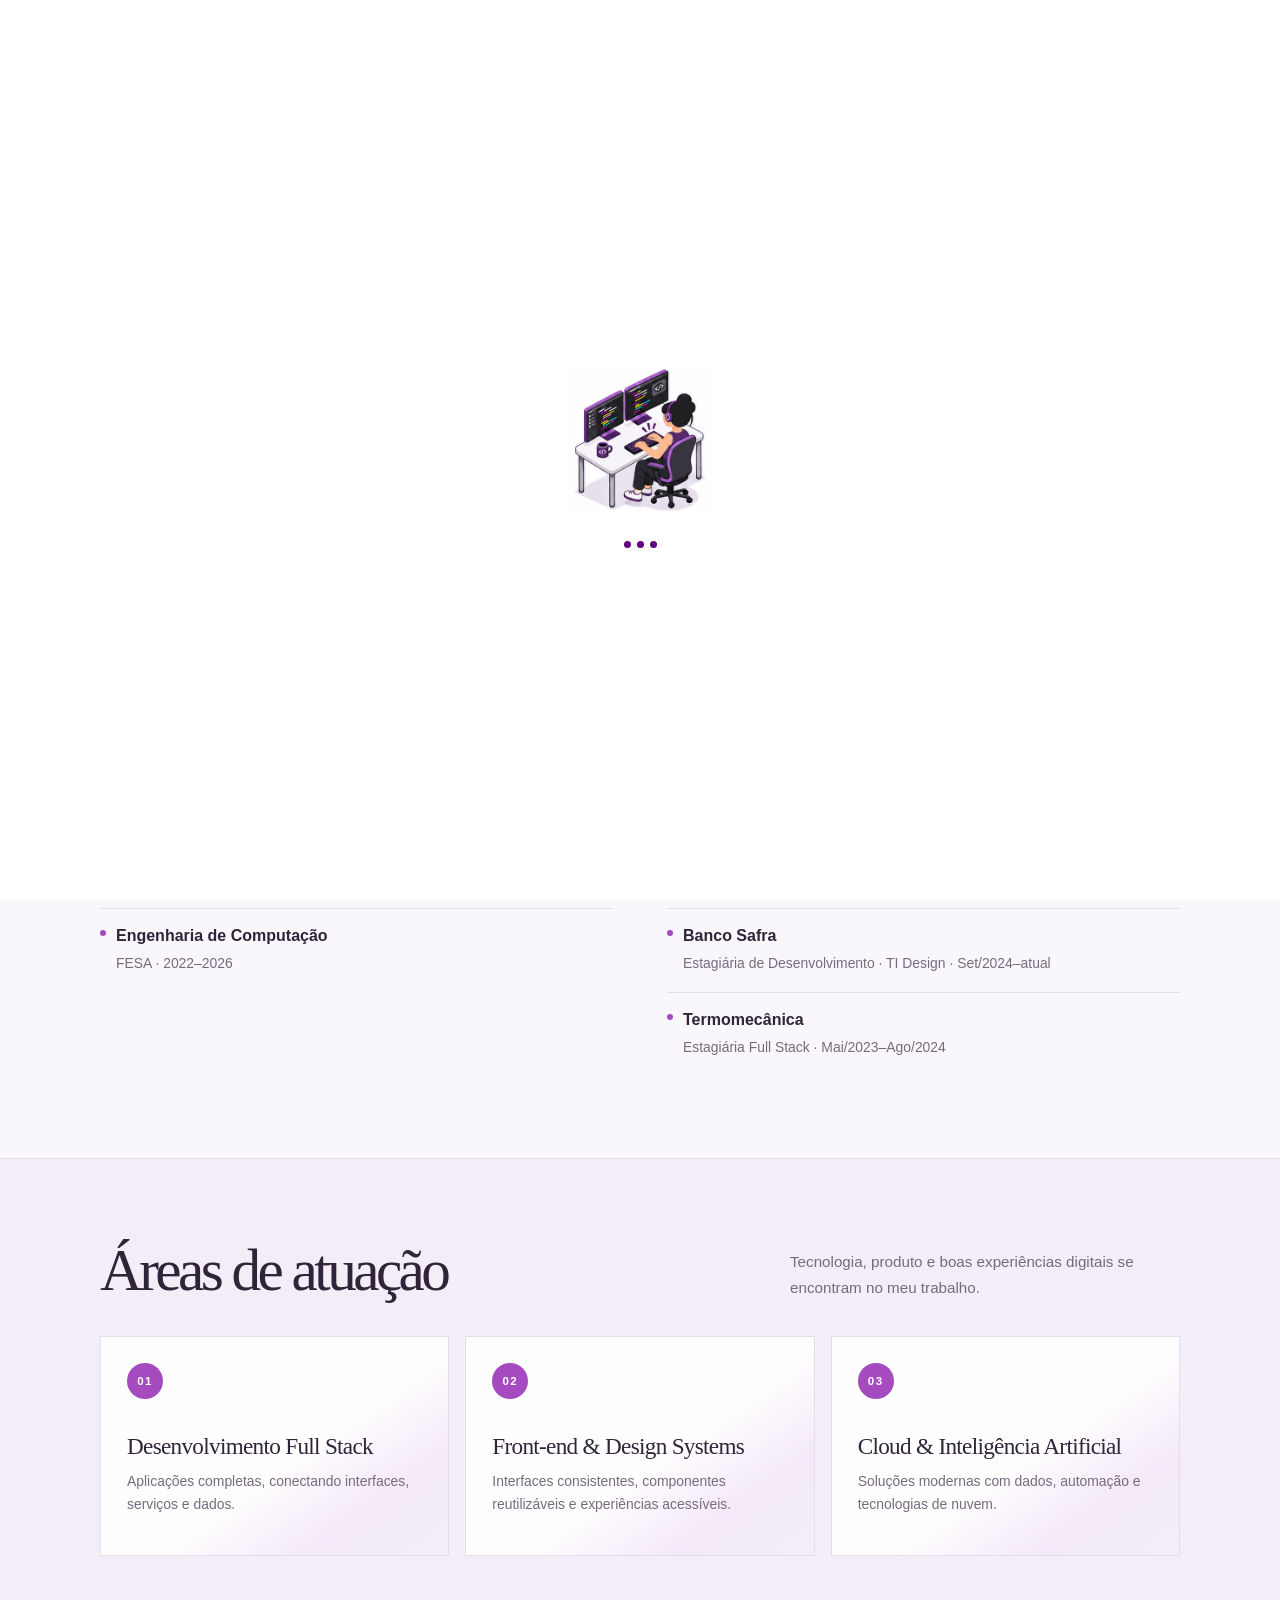
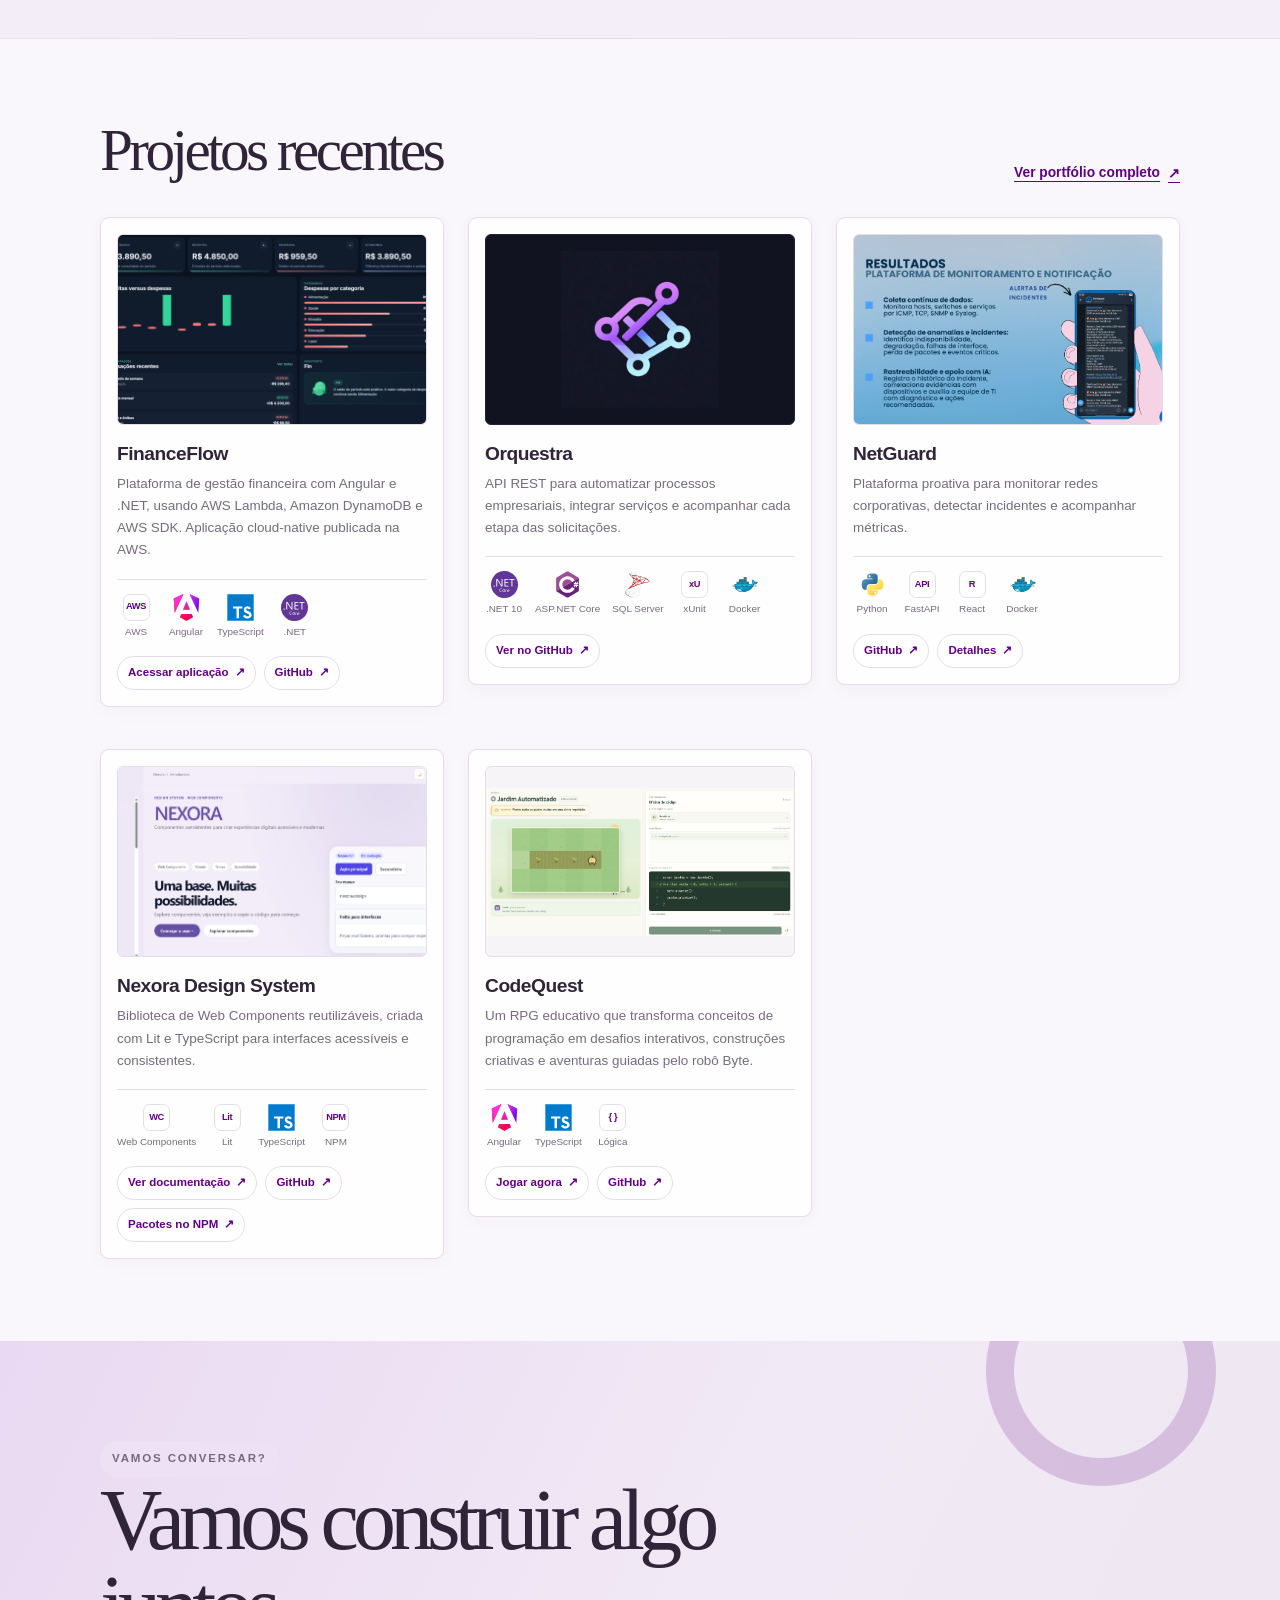
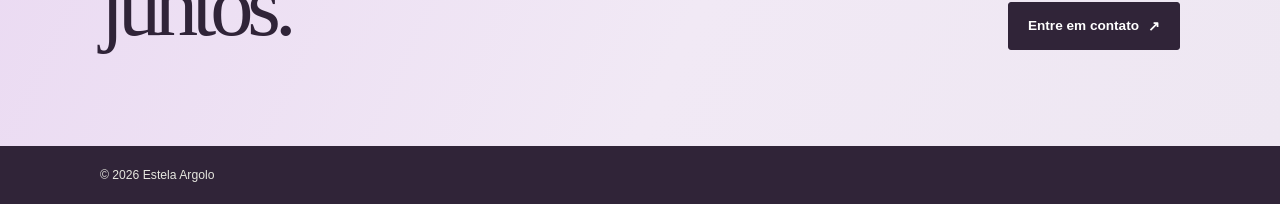
==== commit 5cc22fd5: "feat: adiciona suporte PT/EN e ajusta loading do portfólio Co-authored-by: Copilot <223556219+Copilo" ====
--- a/index.html
+++ b/index.html
@@ -7,30 +7,28 @@
     <meta name="description" content="Portfólio de Estela Argolo, desenvolvedora de software.">
     <title>Estela Argolo — Desenvolvedora de Software</title>
     <link rel="stylesheet" href="styles.css">
-    <script src="translations.js"></script>
-    <script>
-        // Redireciona para o loader na primeira visita
-        if (!sessionStorage.getItem('visitado')) {
-            sessionStorage.setItem('visitado', 'true');
-            window.location.href = 'loader.html';
-        }
-    </script>
+    <script src="loader.js"></script>
+    <script src="language.js" defer></script>
 </head>
 <body>
+    <div class="page-loader" data-page-loader role="status" aria-label="Carregando página" aria-live="polite">
+        <img class="page-loader-gif" src="assets/animacao-digitacao-escritorio.gif" alt="">
+        <span class="page-loader-dots" aria-hidden="true"><span></span><span></span><span></span></span>
+    </div>
     <a class="skip-link" href="#conteudo">Pular para o conteúdo</a>
     <header class="site-header">
         <nav class="navigation container" aria-label="Navegação principal">
             <a class="brand" href="index.html" aria-label="Estela Argolo, início">Estela.</a>
             <ul class="nav-links">
-                <li><a href="index.html" aria-current="page" data-i18n="navHome">Home</a></li>
-                <li><a href="about.html" data-i18n="navAbout">Sobre Mim</a></li>
-                <li><a href="work.html" data-i18n="navWork">Portfólio</a></li>
-                <li><a href="contact.html" data-i18n="navContact">Contato</a></li>
+                <li><a href="index.html" aria-current="page">Home</a></li>
+                <li><a href="about.html">Sobre Mim</a></li>
+                <li><a href="work.html">Portfólio</a></li>
+                <li><a href="contact.html">Contato</a></li>
             </ul>
-            <div class="language-selector">
-                <a href="#" class="lang-link active" data-lang="pt">PT</a>
-                <span>/</span>
-                <a href="#" class="lang-link" data-lang="en">EN</a>
+            <div class="language-switch" role="group" aria-label="Idioma">
+                <button type="button" data-language="pt" aria-pressed="true">PT</button>
+                <span aria-hidden="true">/</span>
+                <button type="button" data-language="en" aria-pressed="false">EN</button>
             </div>
         </nav>
     </header>
@@ -38,11 +36,11 @@
     <main id="conteudo">
         <section class="hero container" aria-labelledby="hero-title">
             <div>
-                <p class="eyebrow" data-i18n="softwareDeveloper">Desenvolvedora de software</p>
+                <p class="eyebrow">Desenvolvedora de software</p>
                 <h1 id="hero-title">Estela Argolo<br><span>Paraíso Carvalho</span></h1>
                 <div class="hero-actions">
-                    <a class="button" href="work.html" data-i18n="heroButton">Conheça meu trabalho <span aria-hidden="true">↗</span></a>
-                    <a class="button button-secondary" href="assets/Curriculo_Estela_Argolo.pdf" download="Curriculo_Estela_Argolo.pdf" data-i18n="cvDownload">Baixar currículo <span aria-hidden="true">↓</span></a>
+                    <a class="button" href="work.html">Conheça meu trabalho <span aria-hidden="true">↗</span></a>
+                    <a class="button button-secondary" href="assets/Curriculo_Estela_Argolo.pdf" download="Curriculo_Estela_Argolo.pdf">Baixar currículo <span aria-hidden="true">↓</span></a>
                 </div>
                 <div class="social-links" aria-label="Redes sociais">
                     <a href="https://github.com/EstelaAPC" target="_blank" rel="noopener noreferrer" aria-label="GitHub (abre em nova aba)">
@@ -62,20 +60,20 @@
             <div class="container">
                 <header class="section-heading">
                     <div>
-                        <h2 id="trajectory-title" data-i18n="trajectory">Minha trajetória</h2>
+                        <h2 id="trajectory-title">Minha trajetória</h2>
                     </div>
-                    <a class="text-link" href="about.html" data-i18n="learnMore">Conheça mais sobre mim <span aria-hidden="true">↗</span></a>
+                    <a class="text-link" href="about.html">Conheça mais sobre mim <span aria-hidden="true">↗</span></a>
                 </header>
                 <div class="trajectory-grid">
                     <section class="trajectory-column" aria-labelledby="formation-title">
-                        <h3 id="formation-title" data-i18n="formation">Formação</h3>
+                        <h3 id="formation-title">Formação</h3>
                         <article class="timeline-entry">
                             <h4>Engenharia de Computação</h4>
                             <p>FESA · 2022–2026</p>
                         </article>
                     </section>
                     <section class="trajectory-column" aria-labelledby="experience-title">
-                        <h3 id="experience-title" data-i18n="professionalExperience">Experiência profissional</h3>
+                        <h3 id="experience-title">Experiência profissional</h3>
                         <article class="timeline-entry">
                             <h4>Banco Safra</h4>
                             <p>Estagiária de Desenvolvimento · TI Design · Set/2024–atual</p>
@@ -93,25 +91,25 @@
             <div class="container">
                 <header class="section-heading">
                     <div>
-                        <h2 id="services-title" data-i18n="areas">Áreas de atuação</h2>
+                        <h2 id="services-title">Áreas de atuação</h2>
                     </div>
-                    <p class="section-intro" data-i18n="areasIntro">Tecnologia, produto e boas experiências digitais se encontram no meu trabalho.</p>
+                    <p class="section-intro">Tecnologia, produto e boas experiências digitais se encontram no meu trabalho.</p>
                 </header>
                 <div class="service-grid">
                     <article class="service-card">
                         <span class="service-number">01</span>
-                        <h3 data-i18n="fullstack">Desenvolvimento Full Stack</h3>
-                        <p data-i18n="fullstackDesc">Aplicações completas, conectando interfaces, serviços e dados.</p>
+                        <h3>Desenvolvimento Full Stack</h3>
+                        <p>Aplicações completas, conectando interfaces, serviços e dados.</p>
                     </article>
                     <article class="service-card">
                         <span class="service-number">02</span>
-                        <h3 data-i18n="frontend">Front-end &amp; Design Systems</h3>
-                        <p data-i18n="frontendDesc">Interfaces consistentes, componentes reutilizáveis e experiências acessíveis.</p>
+                        <h3>Front-end &amp; Design Systems</h3>
+                        <p>Interfaces consistentes, componentes reutilizáveis e experiências acessíveis.</p>
                     </article>
                     <article class="service-card">
                         <span class="service-number">03</span>
-                        <h3 data-i18n="cloud">Cloud &amp; Inteligência Artificial</h3>
-                        <p data-i18n="cloudDesc">Soluções modernas com dados, automação e tecnologias de nuvem.</p>
+                        <h3>Cloud &amp; Inteligência Artificial</h3>
+                        <p>Soluções modernas com dados, automação e tecnologias de nuvem.</p>
                     </article>
                 </div>
             </div>
@@ -121,9 +119,9 @@
             <div class="container">
                 <header class="section-heading">
                     <div>
-                        <h2 id="projects-title" data-i18n="recentProjects">Projetos recentes</h2>
+                        <h2 id="projects-title">Projetos recentes</h2>
                     </div>
-                    <a class="text-link" href="work.html" data-i18n="viewPortfolio">Ver portfólio completo <span aria-hidden="true">↗</span></a>
+                    <a class="text-link" href="work.html">Ver portfólio completo <span aria-hidden="true">↗</span></a>
                 </header>
                 <div class="project-grid">
                     <article class="project-card project-financeflow">
@@ -386,12 +384,6 @@
     </main>
 
     <footer class="site-footer">
-    </footer>
-
-    <script src="language.js"></script>
-    <script src="carousel.js"></script>
-</body>
-</html>
         <div class="container footer-inner">
             <p>© 2026 Estela Argolo</p>
         </div>
--- a/styles.css
+++ b/styles.css
@@ -1,15 +1,15 @@
 :root {
             color-scheme: light;
-            --paper: #fff7fa;
-            --surface: #fffdfd;
-            --ink: #34262d;
-            --muted: #806d77;
-            --line: #eedde5;
-            --accent: #f2b9ce;
-            --accent-strong: #e77ca3;
-            --accent-dark: #a94f74;
-            --sand: #e8ded1;
-            --sand-light: #f4eee7;
+            --paper: #faf7fc;
+            --surface: #fffefe;
+            --ink: #302438;
+            --muted: #756b7d;
+            --line: #e6ddea;
+            --accent: #d9b8e8;
+            --accent-strong: #a64ac0;
+            --accent-dark: #600080;
+            --sand: #e0d6e8;
+            --sand-light: #f3eef7;
             --serif: Georgia, "Times New Roman", serif;
             --sans: "Segoe UI", Arial, sans-serif;
             --content: 1080px;
@@ -30,6 +30,85 @@
             color: var(--ink);
             font-family: var(--sans);
             -webkit-font-smoothing: antialiased;
+        }
+
+        .page-loader {
+            position: fixed;
+            inset: 0;
+            z-index: 10;
+            display: flex;
+            flex-direction: column;
+            align-items: center;
+            justify-content: center;
+            gap: 8px;
+            background: #fff;
+            opacity: 1;
+            visibility: visible;
+            transition: opacity 240ms ease, visibility 240ms ease;
+        }
+
+        html.page-loader-skipped .page-loader {
+            display: none;
+        }
+
+        .page-loader-gif {
+            position: relative;
+            display: block;
+            width: min(180px, 70vw, 36vh);
+            height: auto;
+            object-fit: contain;
+            clip-path: inset(14px);
+        }
+
+        .page-loader-dots {
+            display: flex;
+            align-items: center;
+            gap: 6px;
+            height: 12px;
+        }
+
+        .page-loader-dots span {
+            width: 7px;
+            height: 7px;
+            border-radius: 50%;
+            background: #600080;
+            animation: loader-dot-pulse 900ms ease-in-out infinite;
+        }
+
+        .page-loader-dots span:nth-child(2) {
+            animation-delay: 150ms;
+        }
+
+        .page-loader-dots span:nth-child(3) {
+            animation-delay: 300ms;
+        }
+
+        @keyframes loader-dot-pulse {
+            0%, 60%, 100% {
+                opacity: 0.35;
+                transform: translateY(0);
+            }
+
+            30% {
+                opacity: 1;
+                transform: translateY(-4px);
+            }
+        }
+
+        .page-loader.is-hidden {
+            opacity: 0;
+            visibility: hidden;
+            pointer-events: none;
+        }
+
+        @media (prefers-reduced-motion: reduce) {
+            .page-loader {
+                transition: none;
+            }
+
+            .page-loader-dots span {
+                animation: none;
+            }
         }
 
         a {
@@ -66,7 +145,7 @@
             top: 0;
             z-index: 4;
             border-bottom: 1px solid rgb(32 34 31 / 9%);
-            background: rgb(255 247 250 / 92%);
+            background: rgb(250 247 252 / 92%);
             backdrop-filter: blur(14px);
         }
 
@@ -111,34 +190,34 @@
             font-weight: 700;
         }
 
-        .language-selector {
-            display: flex;
-            align-items: center;
-            gap: 6px;
-            margin-left: auto;
-            font-size: 0.8rem;
-            font-weight: 500;
-        }
-
-        .language-selector a {
+        .language-switch {
+            display: inline-flex;
+            align-items: center;
+            gap: 7px;
+            flex-shrink: 0;
+            color: var(--muted);
+            font-size: 0.78rem;
+            font-weight: 650;
+        }
+
+        .language-switch button {
+            padding: 5px 2px;
+            border: 0;
+            background: transparent;
+            color: inherit;
+            font: inherit;
             cursor: pointer;
-            text-decoration: none;
-            color: var(--muted);
             transition: color 160ms ease;
-            padding: 4px 6px;
-        }
-
-        .language-selector a:hover {
-            color: var(--ink);
-        }
-
-        .language-selector a.active {
-            color: var(--ink);
-            font-weight: 700;
-        }
-
-        .language-selector span {
-            color: #ccc;
+        }
+
+        .language-switch button:hover,
+        .language-switch button[aria-pressed="true"] {
+            color: var(--accent-dark);
+        }
+
+        .language-switch button[aria-pressed="true"] {
+            text-decoration: underline;
+            text-underline-offset: 4px;
         }
 
         .content-section {
@@ -148,7 +227,7 @@
         }
 
         .soft-section {
-            background: linear-gradient(120deg, #f8edf0, var(--sand-light));
+            background: linear-gradient(120deg, #f3edf7, var(--sand-light));
         }
 
         .section-heading {
@@ -173,7 +252,7 @@
             width: fit-content;
             padding: 8px 12px;
             border-radius: 999px;
-            background: #f9dce7;
+            background: #efe1f5;
         }
 
         .text-link {
@@ -250,7 +329,7 @@
             min-height: 220px;
             padding: 26px;
             border: 1px solid var(--line);
-            background: linear-gradient(145deg, #fffdfd 55%, #fceaf0 78%, var(--sand-light));
+            background: linear-gradient(145deg, #fffefe 55%, #f3e9f8 78%, var(--sand-light));
             transition: transform 180ms ease, border-color 180ms ease;
         }
 
@@ -334,7 +413,7 @@
             width: clamp(260px, 38vw, 460px);
             height: clamp(280px, 39vw, 430px);
             border-radius: 45% 55% 65% 35% / 41% 45% 55% 59%;
-            background: linear-gradient(145deg, #f8d4e1 8%, #edb8bf 55%, var(--sand) 100%);
+            background: linear-gradient(145deg, #e8c9f3 8%, #d7b6e8 55%, var(--sand) 100%);
             opacity: 0.68;
             transform: rotate(8deg);
         }
@@ -346,7 +425,7 @@
             height: 28px;
             border-radius: 50%;
             background: var(--accent-strong);
-            box-shadow: 30px 30px 0 -9px #f2bfd1;
+            box-shadow: 30px 30px 0 -9px #dbc2e9;
         }
 
         .eyebrow, .section-kicker {
@@ -448,7 +527,7 @@
             aspect-ratio: 0.83;
             overflow: hidden;
             border-radius: 48% 48% 4px 4px;
-            box-shadow: 13px 13px 0 rgb(232 222 209 / 92%);
+            box-shadow: 13px 13px 0 rgb(224 214 232 / 92%);
             justify-self: end;
         }
 
@@ -491,7 +570,7 @@
 
         .project-card:first-child {
             border-top: 4px solid var(--accent-strong);
-            background: linear-gradient(150deg, #fffdfd 55%, #fceaf0 78%, var(--sand-light));
+            background: linear-gradient(150deg, #fffefe 55%, #f3e9f8 78%, var(--sand-light));
         }
 
         .project-feature {
@@ -684,9 +763,9 @@
             bottom: 10px;
             max-width: calc(100% - 20px);
             padding: 6px 10px;
-            border: 1px solid rgb(238 221 229 / 90%);
+            border: 1px solid rgb(230 221 234 / 90%);
             border-radius: 999px;
-            background: rgb(255 253 253 / 94%);
+            background: rgb(255 254 254 / 94%);
             color: var(--ink);
             font-size: 0.72rem;
             line-height: 1.3;
@@ -712,7 +791,7 @@
             padding: 0;
             border: 0;
             border-radius: 50%;
-            background: #d9cbd1;
+            background: #d7cbdc;
             cursor: pointer;
         }
 
@@ -788,7 +867,7 @@
 
         .project-card:hover {
             transform: translateY(-4px);
-            border-color: #dda0b8;
+            border-color: #cbb5d6;
         }
 
         .project-index {
@@ -826,12 +905,12 @@
             padding: 7px 10px;
             border: 1px solid var(--line);
             border-radius: 2px;
-            color: #68545e;
+            color: var(--muted);
             font-size: 0.72rem;
         }
 
         .placeholder-label {
-            color: #a0808e;
+            color: var(--accent-dark);
             font-style: italic;
         }
 
@@ -898,7 +977,7 @@
         .about-copy {
             max-width: 620px;
             margin: 0;
-            color: #68545e;
+            color: var(--muted);
             font-size: 1.05rem;
             line-height: 1.85;
         }
@@ -929,7 +1008,7 @@
             place-items: center;
             border: 1px solid var(--line);
             border-radius: 4px;
-            background: linear-gradient(145deg, var(--surface), #fcf1f5);
+            background: linear-gradient(145deg, var(--surface), #f6f0f9);
             transition: transform 160ms ease, border-color 160ms ease, box-shadow 160ms ease;
         }
 
@@ -937,7 +1016,7 @@
         .skill-item:focus-visible {
             transform: translateY(-2px);
             border-color: var(--accent-strong);
-            box-shadow: 0 6px 16px rgb(169 79 116 / 10%);
+            box-shadow: 0 6px 16px rgb(96 0 128 / 10%);
         }
 
         .skill-item:focus-visible {
@@ -986,7 +1065,7 @@
             overflow: hidden;
             width: 100%;
             padding-block: 82px 96px;
-            background: linear-gradient(115deg, #f6d5e2 0%, #f8e8e8 56%, #eee4d8 100%);
+            background: linear-gradient(115deg, #ead9f2 0%, #f1e9f5 56%, #eee7f2 100%);
         }
 
         .contact-section::after {
@@ -995,7 +1074,7 @@
             right: 5%;
             width: 230px;
             height: 230px;
-            border: 28px solid rgb(231 124 163 / 22%);
+            border: 28px solid rgb(96 0 128 / 18%);
             border-radius: 50%;
             content: "";
             pointer-events: none;
@@ -1030,7 +1109,7 @@
         .contact-layout p {
             max-width: 370px;
             margin: 18px 0 0;
-            color: #765d68;
+            color: var(--muted);
             line-height: 1.7;
         }
 
@@ -1056,6 +1135,29 @@
 
         .site-footer p {
             margin: 0;
+        }
+
+        @media (max-width: 560px) {
+            .navigation {
+                position: relative;
+                align-items: flex-start;
+                flex-direction: column;
+                justify-content: center;
+                gap: 7px;
+                padding-block: 10px;
+            }
+
+            .language-switch {
+                position: absolute;
+                top: 11px;
+                right: 0;
+            }
+
+            .nav-links {
+                gap: 10px;
+                width: 100%;
+                justify-content: space-between;
+            }
         }
 
         @media (max-width: 820px) {
@@ -1205,11 +1307,18 @@
             }
 
             .navigation {
+                position: relative;
                 align-items: flex-start;
                 flex-direction: column;
                 justify-content: center;
                 gap: 7px;
                 padding-block: 10px;
+            }
+
+            .language-switch {
+                position: absolute;
+                top: 11px;
+                right: 0;
             }
 
             .nav-links {
@@ -1284,7 +1393,7 @@
 
         .project-card:hover {
             transform: translateY(-3px);
-            border-color: #e4c7d2;
+            border-color: #d8c8e0;
             box-shadow: 0 12px 28px rgb(52 38 45 / 8%);
         }
 
@@ -1342,9 +1451,9 @@
             display: grid;
             place-items: center;
             overflow: hidden;
-            border: 1px solid #f0e8e7;
+            border: 1px solid var(--line);
             border-radius: 6px;
-            background: #f8f5f2;
+            background: #f7f4f8;
         }
 
         .project-preview img {
@@ -1394,9 +1503,9 @@
         .carousel-viewport {
             aspect-ratio: 1.62 / 1;
             overflow: hidden;
-            border: 1px solid #f0e8e7;
+            border: 1px solid var(--line);
             border-radius: 6px;
-            background: #f8f5f2;
+            background: #f7f4f8;
         }
 
         .project-home-carousel .carousel-viewport,
@@ -1430,9 +1539,9 @@
             min-height: 0;
             height: auto;
             aspect-ratio: 1.55 / 1;
-            border: 1px solid #f0e8e7;
+            border: 1px solid var(--line);
             border-radius: 6px;
-            background: #f8f5f2;
+            background: #f7f4f8;
         }
 
         .project-tags {
@@ -1467,7 +1576,7 @@
         }
 
         .tech-mark {
-            border: 1px solid #eadde1;
+            border: 1px solid var(--line);
             border-radius: 7px;
             background: #fff;
             color: var(--accent-dark);
@@ -1512,8 +1621,8 @@
         .project-home-actions a:hover,
         .project-github-link:hover {
             transform: translateY(-1px);
-            border-color: #d8aebe;
-            background: #fff7fa;
+            border-color: #cbb5d6;
+            background: var(--paper);
         }
 
         .project-github-link {
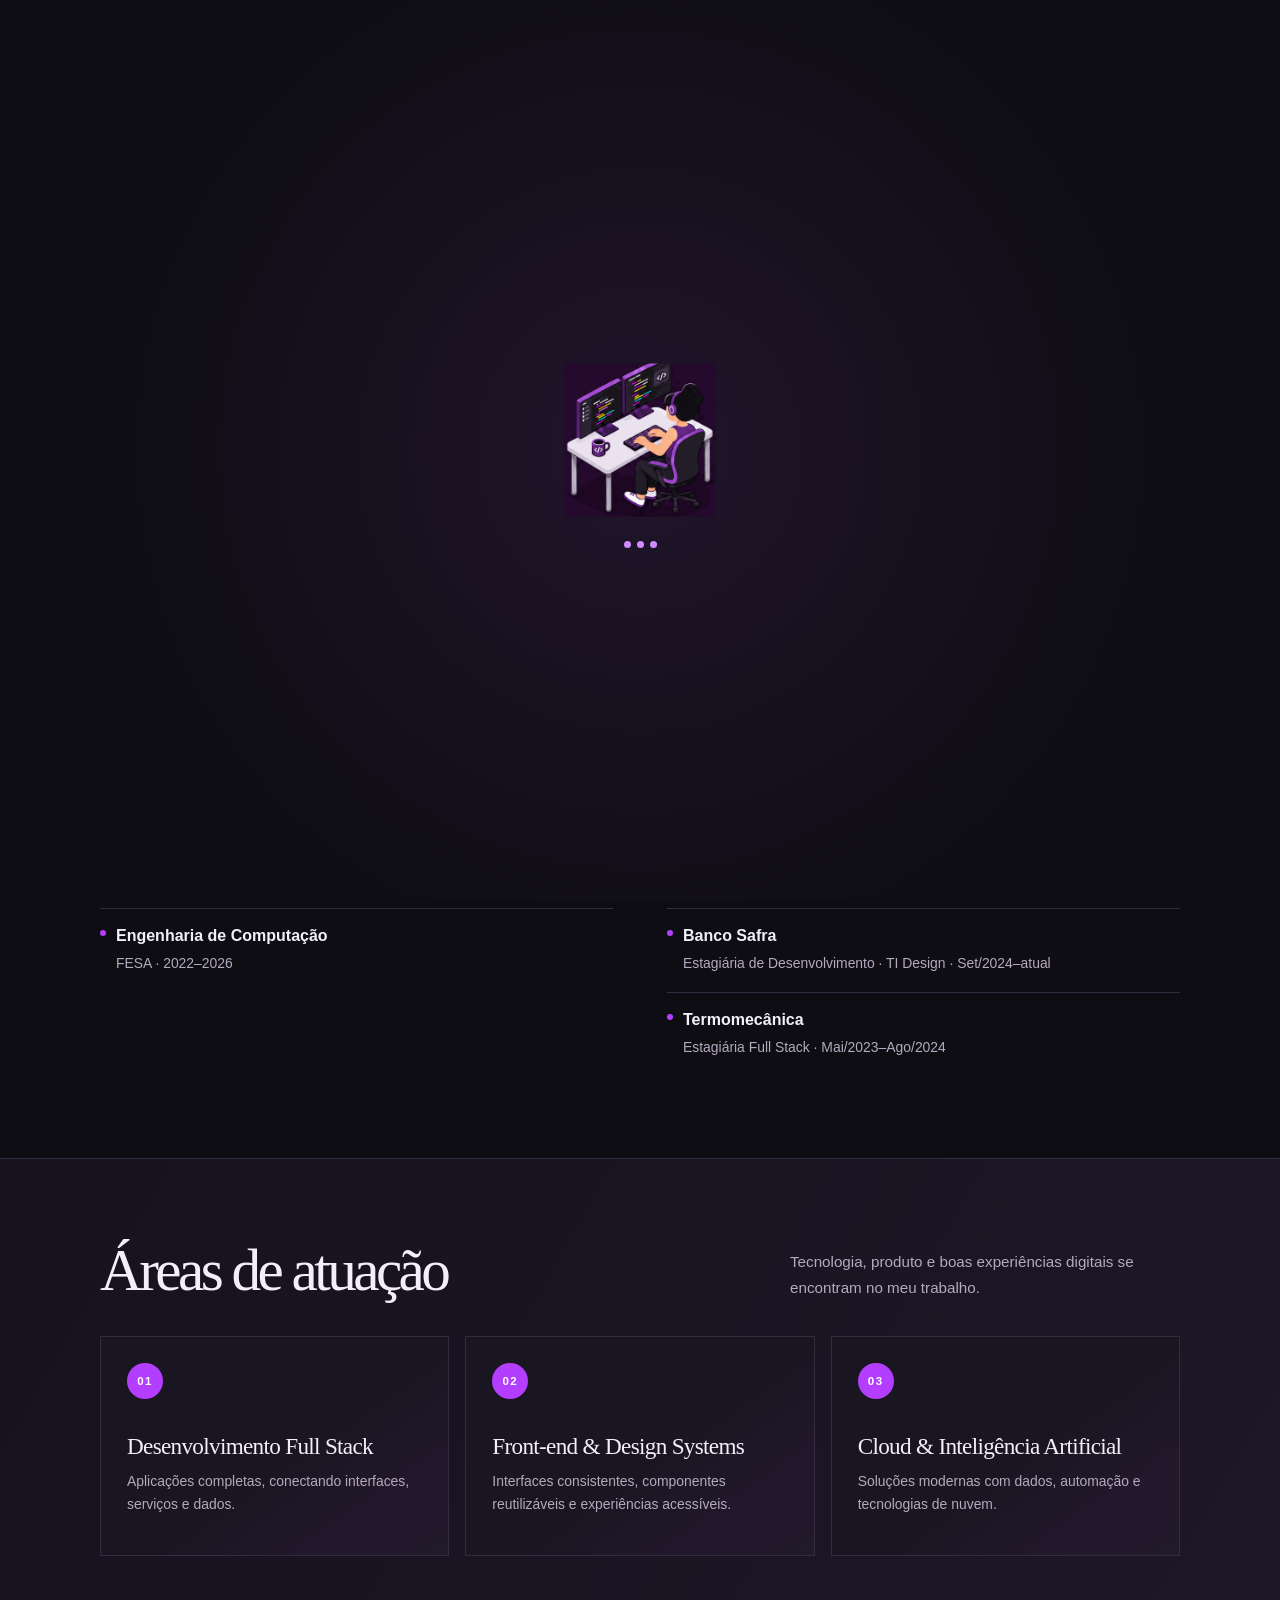
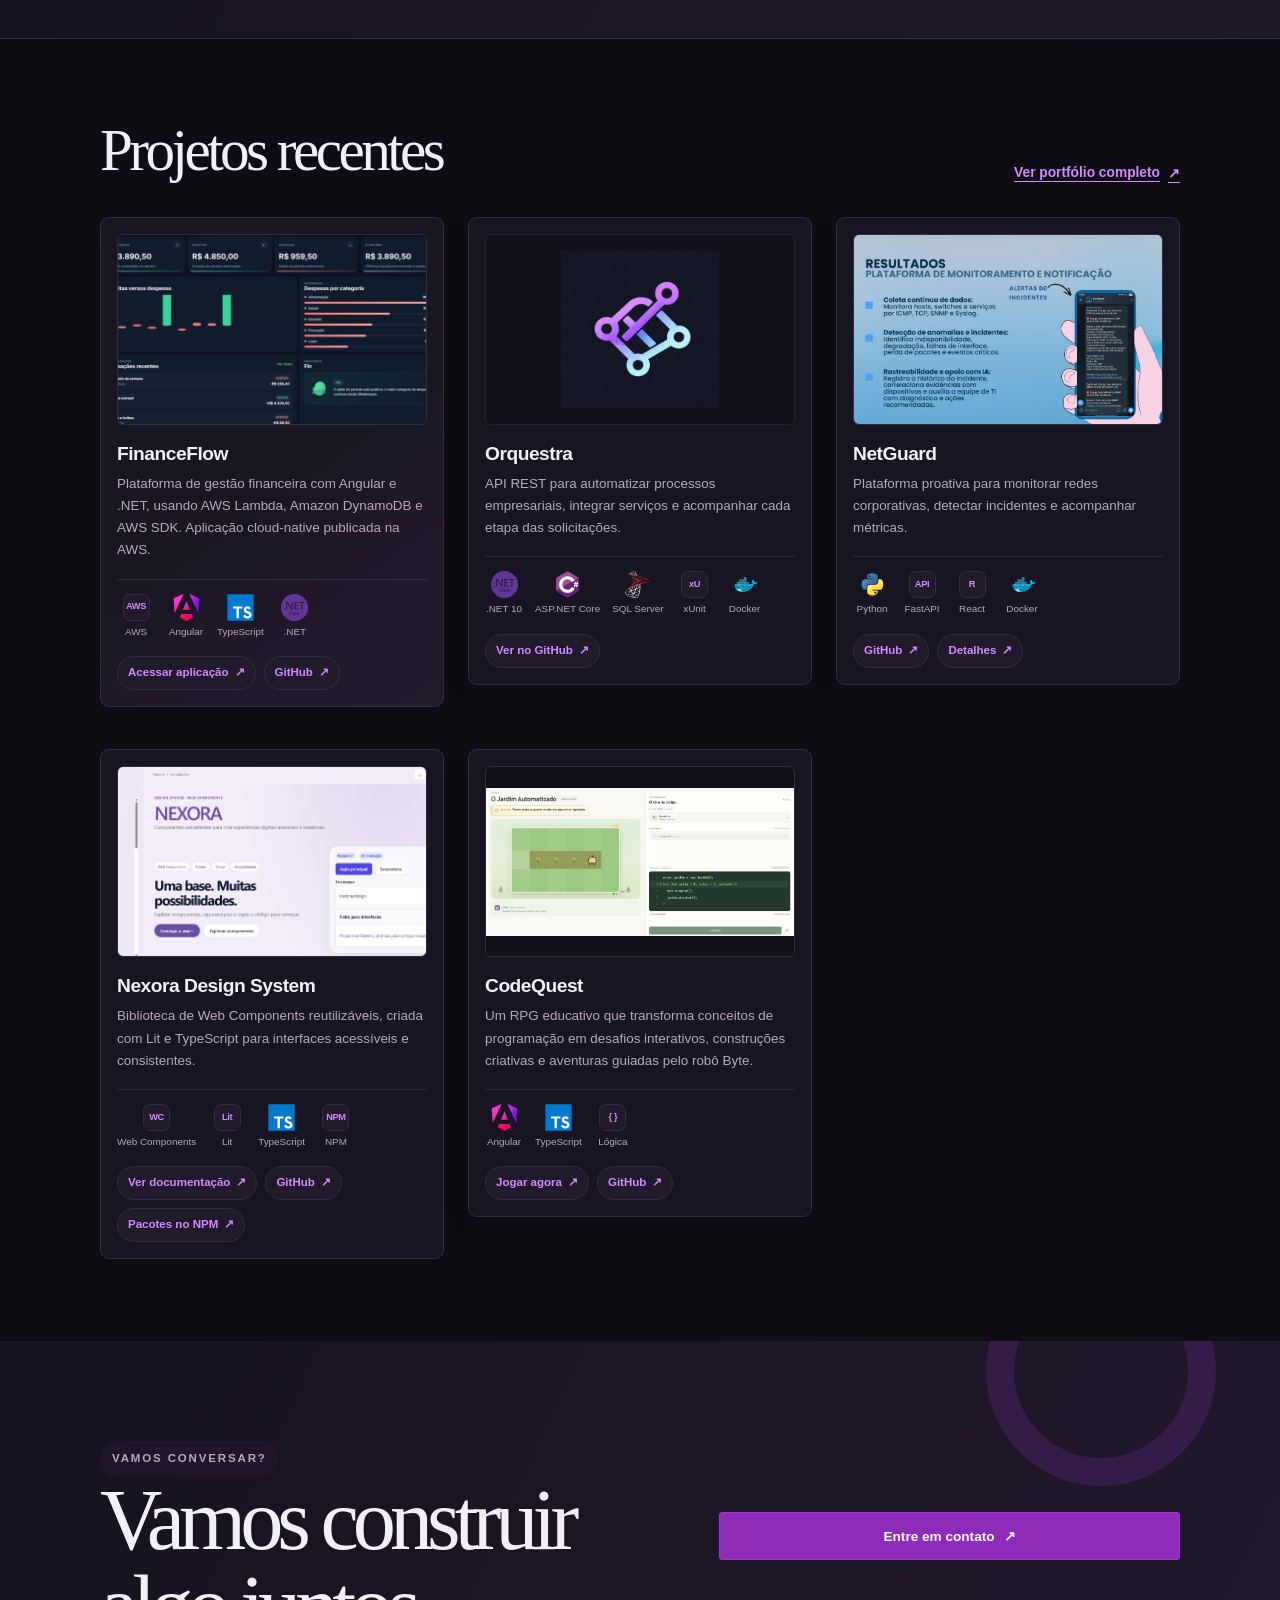
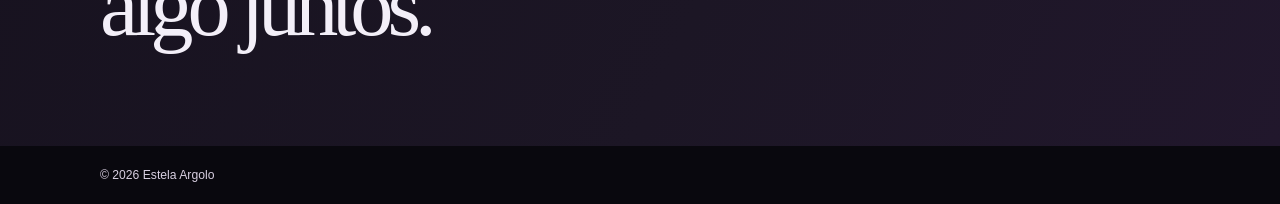
==== commit 3aa8f3f2: "Publish dark mode and programmer loader" ====
--- a/index.html
+++ b/index.html
@@ -6,13 +6,15 @@
     <meta name="theme-color" content="#fff7fa">
     <meta name="description" content="Portfólio de Estela Argolo, desenvolvedora de software.">
     <title>Estela Argolo — Desenvolvedora de Software</title>
+    <script src="theme.js"></script>
     <link rel="stylesheet" href="styles.css">
     <script src="loader.js"></script>
     <script src="language.js" defer></script>
+    <script src="analytics.js" defer></script>
 </head>
 <body>
     <div class="page-loader" data-page-loader role="status" aria-label="Carregando página" aria-live="polite">
-        <img class="page-loader-gif" src="assets/animacao-digitacao-escritorio.gif" alt="">
+        <img class="page-loader-gif" data-theme-image data-light-src="assets/animacao-digitacao-escritorio.gif" data-dark-src="assets/Animação de Programadora Digitando.gif" src="assets/animacao-digitacao-escritorio.gif" alt="">
         <span class="page-loader-dots" aria-hidden="true"><span></span><span></span><span></span></span>
     </div>
     <a class="skip-link" href="#conteudo">Pular para o conteúdo</a>
@@ -25,10 +27,16 @@
                 <li><a href="work.html">Portfólio</a></li>
                 <li><a href="contact.html">Contato</a></li>
             </ul>
-            <div class="language-switch" role="group" aria-label="Idioma">
-                <button type="button" data-language="pt" aria-pressed="true">PT</button>
-                <span aria-hidden="true">/</span>
-                <button type="button" data-language="en" aria-pressed="false">EN</button>
+            <div class="header-tools">
+                <button class="theme-toggle" type="button" data-theme-toggle aria-label="Ativar modo escuro" title="Ativar modo escuro">
+                    <svg class="theme-icon theme-icon-moon" aria-hidden="true" viewBox="0 0 24 24"><path d="M20.2 15.4A8.6 8.6 0 0 1 8.6 3.8 8.7 8.7 0 1 0 20.2 15.4Z"/></svg>
+                    <svg class="theme-icon theme-icon-sun" aria-hidden="true" viewBox="0 0 24 24"><circle cx="12" cy="12" r="4"/><path d="M12 2v2m0 16v2M4.93 4.93l1.42 1.42m11.3 11.3 1.42 1.42M2 12h2m16 0h2M4.93 19.07l1.42-1.42m11.3-11.3 1.42-1.42"/></svg>
+                </button>
+                <div class="language-switch" role="group" aria-label="Idioma">
+                    <button type="button" data-language="pt" aria-pressed="true">PT</button>
+                    <span aria-hidden="true">/</span>
+                    <button type="button" data-language="en" aria-pressed="false">EN</button>
+                </div>
             </div>
         </nav>
     </header>
--- a/styles.css
+++ b/styles.css
@@ -41,7 +41,7 @@
             align-items: center;
             justify-content: center;
             gap: 8px;
-            background: #fff;
+            background: var(--paper);
             opacity: 1;
             visibility: visible;
             transition: opacity 240ms ease, visibility 240ms ease;
@@ -58,6 +58,8 @@
             height: auto;
             object-fit: contain;
             clip-path: inset(14px);
+            border-radius: 14px;
+            background: #fff;
         }
 
         .page-loader-dots {
@@ -71,7 +73,7 @@
             width: 7px;
             height: 7px;
             border-radius: 50%;
-            background: #600080;
+            background: var(--accent-dark);
             animation: loader-dot-pulse 900ms ease-in-out infinite;
         }
 
@@ -218,6 +220,51 @@
         .language-switch button[aria-pressed="true"] {
             text-decoration: underline;
             text-underline-offset: 4px;
+        }
+
+        .header-tools {
+            display: flex;
+            align-items: center;
+            gap: 16px;
+            flex-shrink: 0;
+        }
+
+        .theme-toggle {
+            width: 38px;
+            height: 38px;
+            display: grid;
+            place-items: center;
+            padding: 0;
+            border: 1px solid var(--line);
+            border-radius: 50%;
+            background: var(--surface);
+            color: var(--accent-dark);
+            cursor: pointer;
+            transition: background 160ms ease, border-color 160ms ease, color 160ms ease, transform 160ms ease;
+        }
+
+        .theme-toggle:hover {
+            transform: translateY(-2px);
+            border-color: var(--accent-strong);
+        }
+
+        .theme-toggle:focus-visible {
+            outline: 3px solid var(--accent-dark);
+            outline-offset: 3px;
+        }
+
+        .theme-icon {
+            width: 19px;
+            height: 19px;
+            fill: none;
+            stroke: currentColor;
+            stroke-linecap: round;
+            stroke-linejoin: round;
+            stroke-width: 1.8;
+        }
+
+        .theme-icon-sun {
+            display: none;
         }
 
         .content-section {
@@ -1089,10 +1136,10 @@
         .contact-layout {
             position: relative;
             z-index: 1;
-            display: flex;
-            align-items: end;
-            justify-content: space-between;
-            gap: 32px;
+            display: grid;
+            grid-template-columns: minmax(0, 1fr) minmax(320px, 0.85fr);
+            align-items: center;
+            gap: clamp(32px, 6vw, 88px);
         }
 
         .contact-layout h1,
@@ -1117,7 +1164,65 @@
             display: flex;
             flex-wrap: wrap;
             gap: 10px;
-            justify-content: flex-end;
+            justify-content: flex-start;
+            margin-top: 28px;
+        }
+
+        .contact-form {
+            display: grid;
+            gap: 16px;
+            padding: clamp(22px, 4vw, 34px);
+            border: 1px solid rgb(96 0 128 / 12%);
+            border-radius: 20px;
+            background: rgb(255 254 254 / 88%);
+            box-shadow: 0 20px 55px rgb(48 36 56 / 9%);
+        }
+
+        .form-field {
+            display: grid;
+            gap: 7px;
+        }
+
+        .form-field label {
+            color: var(--ink);
+            font-size: 0.88rem;
+            font-weight: 650;
+        }
+
+        .form-field input,
+        .form-field textarea {
+            width: 100%;
+            border: 1px solid #d9cfdf;
+            border-radius: 10px;
+            padding: 11px 13px;
+            background: #fff;
+            color: var(--ink);
+            font: inherit;
+        }
+
+        .form-field textarea {
+            min-height: 130px;
+            resize: vertical;
+        }
+
+        .form-field input:focus-visible,
+        .form-field textarea:focus-visible {
+            outline: 3px solid rgb(96 0 128 / 25%);
+            border-color: var(--accent-dark);
+        }
+
+        .contact-submit {
+            width: 100%;
+            border: 0;
+            cursor: pointer;
+            font: inherit;
+        }
+
+        .contact-form .contact-form-note {
+            max-width: none;
+            margin: -4px 0 0;
+            font-size: 0.78rem;
+            line-height: 1.5;
         }
 
         .site-footer {
@@ -1147,7 +1252,7 @@
                 padding-block: 10px;
             }
 
-            .language-switch {
+            .header-tools {
                 position: absolute;
                 top: 11px;
                 right: 0;
@@ -1292,8 +1397,9 @@
             }
 
             .contact-layout {
+                grid-template-columns: 1fr;
                 align-items: start;
-                flex-direction: column;
+                gap: 32px;
             }
 
             .contact-links {
@@ -1315,10 +1421,8 @@
                 padding-block: 10px;
             }
 
-            .language-switch {
-                position: absolute;
-                top: 11px;
-                right: 0;
+            .header-tools {
+                top: 8px;
             }
 
             .nav-links {
@@ -1641,6 +1745,188 @@
             grid-column: 2;
         }
 
+        html[data-theme="dark"] {
+            color-scheme: dark;
+            --paper: #0e0d14;
+            --surface: #171521;
+            --ink: #f3eff8;
+            --muted: #b4aabe;
+            --line: #342b40;
+            --accent: #d598ff;
+            --accent-strong: #b33eff;
+            --accent-dark: #d18aff;
+            --sand: #35283f;
+            --sand-light: #211a2b;
+        }
+
+        html[data-theme="dark"] .site-header {
+            border-bottom-color: rgb(223 191 255 / 12%);
+            background: rgb(14 13 20 / 92%);
+        }
+
+        html[data-theme="dark"] .page-loader {
+            background: radial-gradient(circle, #21152b 0%, var(--paper) 68%);
+        }
+
+        html[data-theme="dark"] .page-loader-gif {
+            background: #190c21;
+            box-shadow: 0 16px 48px rgb(0 0 0 / 32%);
+        }
+
+        html[data-theme="dark"] .soft-section {
+            background: linear-gradient(120deg, #17121f, #1d1727);
+        }
+
+        html[data-theme="dark"] .section-kicker,
+        html[data-theme="dark"] .eyebrow {
+            background: #21152b;
+        }
+
+        html[data-theme="dark"] .service-card,
+        html[data-theme="dark"] .project-card:first-child {
+            background: linear-gradient(145deg, #191622 55%, #21182b 78%, var(--sand-light));
+        }
+
+        html[data-theme="dark"] .hero::before {
+            background: linear-gradient(145deg, #49235f 8%, #382047 55%, #282034 100%);
+            opacity: 0.62;
+        }
+
+        html[data-theme="dark"] .hero::after {
+            box-shadow: 30px 30px 0 -9px #8f45ad;
+        }
+
+        html[data-theme="dark"] .button:not(.button-secondary) {
+            border-color: #9c35d3;
+            background: #8e2bb8;
+            color: #fff;
+        }
+
+        html[data-theme="dark"] .button:not(.button-secondary):hover {
+            border-color: #b44be8;
+            background: #a53bd2;
+        }
+
+        html[data-theme="dark"] .button-secondary {
+            background: transparent;
+            border-color: var(--accent-strong);
+            color: var(--ink);
+        }
+
+        html[data-theme="dark"] .button-secondary:hover {
+            background: #251b30;
+        }
+
+        html[data-theme="dark"] .portrait {
+            box-shadow: 13px 13px 0 rgb(151 57 202 / 42%);
+        }
+
+        html[data-theme="dark"] .project-card {
+            box-shadow: 0 5px 22px rgb(0 0 0 / 18%);
+        }
+
+        html[data-theme="dark"] .project-card:hover {
+            border-color: #784b91;
+            box-shadow: 0 12px 28px rgb(0 0 0 / 30%);
+        }
+
+        html[data-theme="dark"] .project-preview,
+        html[data-theme="dark"] .carousel-viewport,
+        html[data-theme="dark"] .project-image-link {
+            background: #111019;
+        }
+
+        html[data-theme="dark"] .carousel-slide figcaption {
+            border-color: rgb(107 75 126 / 88%);
+            background: rgb(23 21 33 / 94%);
+            color: var(--ink);
+        }
+
+        html[data-theme="dark"] .carousel-dot {
+            background: #5a4a65;
+        }
+
+        html[data-theme="dark"] .carousel-dot.is-active {
+            background: var(--accent-dark);
+        }
+
+        html[data-theme="dark"] .skill-item {
+            background: linear-gradient(145deg, var(--surface), #211a2b);
+        }
+
+        html[data-theme="dark"] .skill-item:hover,
+        html[data-theme="dark"] .skill-item:focus-visible {
+            box-shadow: 0 6px 16px rgb(179 62 255 / 18%);
+        }
+
+        html[data-theme="dark"] .skill-item::after {
+            border: 1px solid #68477b;
+            background: #241a2d;
+            color: #f3eff8;
+            box-shadow: 0 8px 24px rgb(0 0 0 / 35%);
+        }
+
+        html[data-theme="dark"] .contact-section {
+            background: linear-gradient(115deg, #17121f 0%, #1c1625 56%, #21172c 100%);
+        }
+
+        html[data-theme="dark"] .contact-section::after {
+            border-color: rgb(179 62 255 / 15%);
+        }
+
+        html[data-theme="dark"] .contact-form {
+            border-color: rgb(179 62 255 / 20%);
+            background: rgb(23 21 33 / 92%);
+            box-shadow: 0 20px 55px rgb(0 0 0 / 24%);
+        }
+
+        html[data-theme="dark"] .form-field input,
+        html[data-theme="dark"] .form-field textarea {
+            border-color: #493b54;
+            background: #100e17;
+            color: var(--ink);
+        }
+
+        html[data-theme="dark"] .form-field input:focus-visible,
+        html[data-theme="dark"] .form-field textarea:focus-visible {
+            outline-color: rgb(209 138 255 / 35%);
+        }
+
+        html[data-theme="dark"] .site-footer {
+            background: #09080e;
+            color: #d8cfe1;
+        }
+
+        html[data-theme="dark"] .project-actions a,
+        html[data-theme="dark"] .project-home-actions a,
+        html[data-theme="dark"] .project-github-link {
+            background: #211a2b;
+            color: var(--accent-dark);
+        }
+
+        html[data-theme="dark"] .project-actions a:hover,
+        html[data-theme="dark"] .project-home-actions a:hover,
+        html[data-theme="dark"] .project-github-link:hover {
+            border-color: #784b91;
+            background: #2a2035;
+        }
+
+        html[data-theme="dark"] .tech-mark {
+            background: #211a2b;
+        }
+
+        html[data-theme="dark"] .theme-toggle {
+            background: #211a2b;
+        }
+
+        html[data-theme="dark"] .theme-icon-moon {
+            display: none;
+        }
+
+        html[data-theme="dark"] .theme-icon-sun {
+            display: block;
+        }
+
         @media (max-width: 900px) {
             .project-grid,
             .content-section .project-grid {
